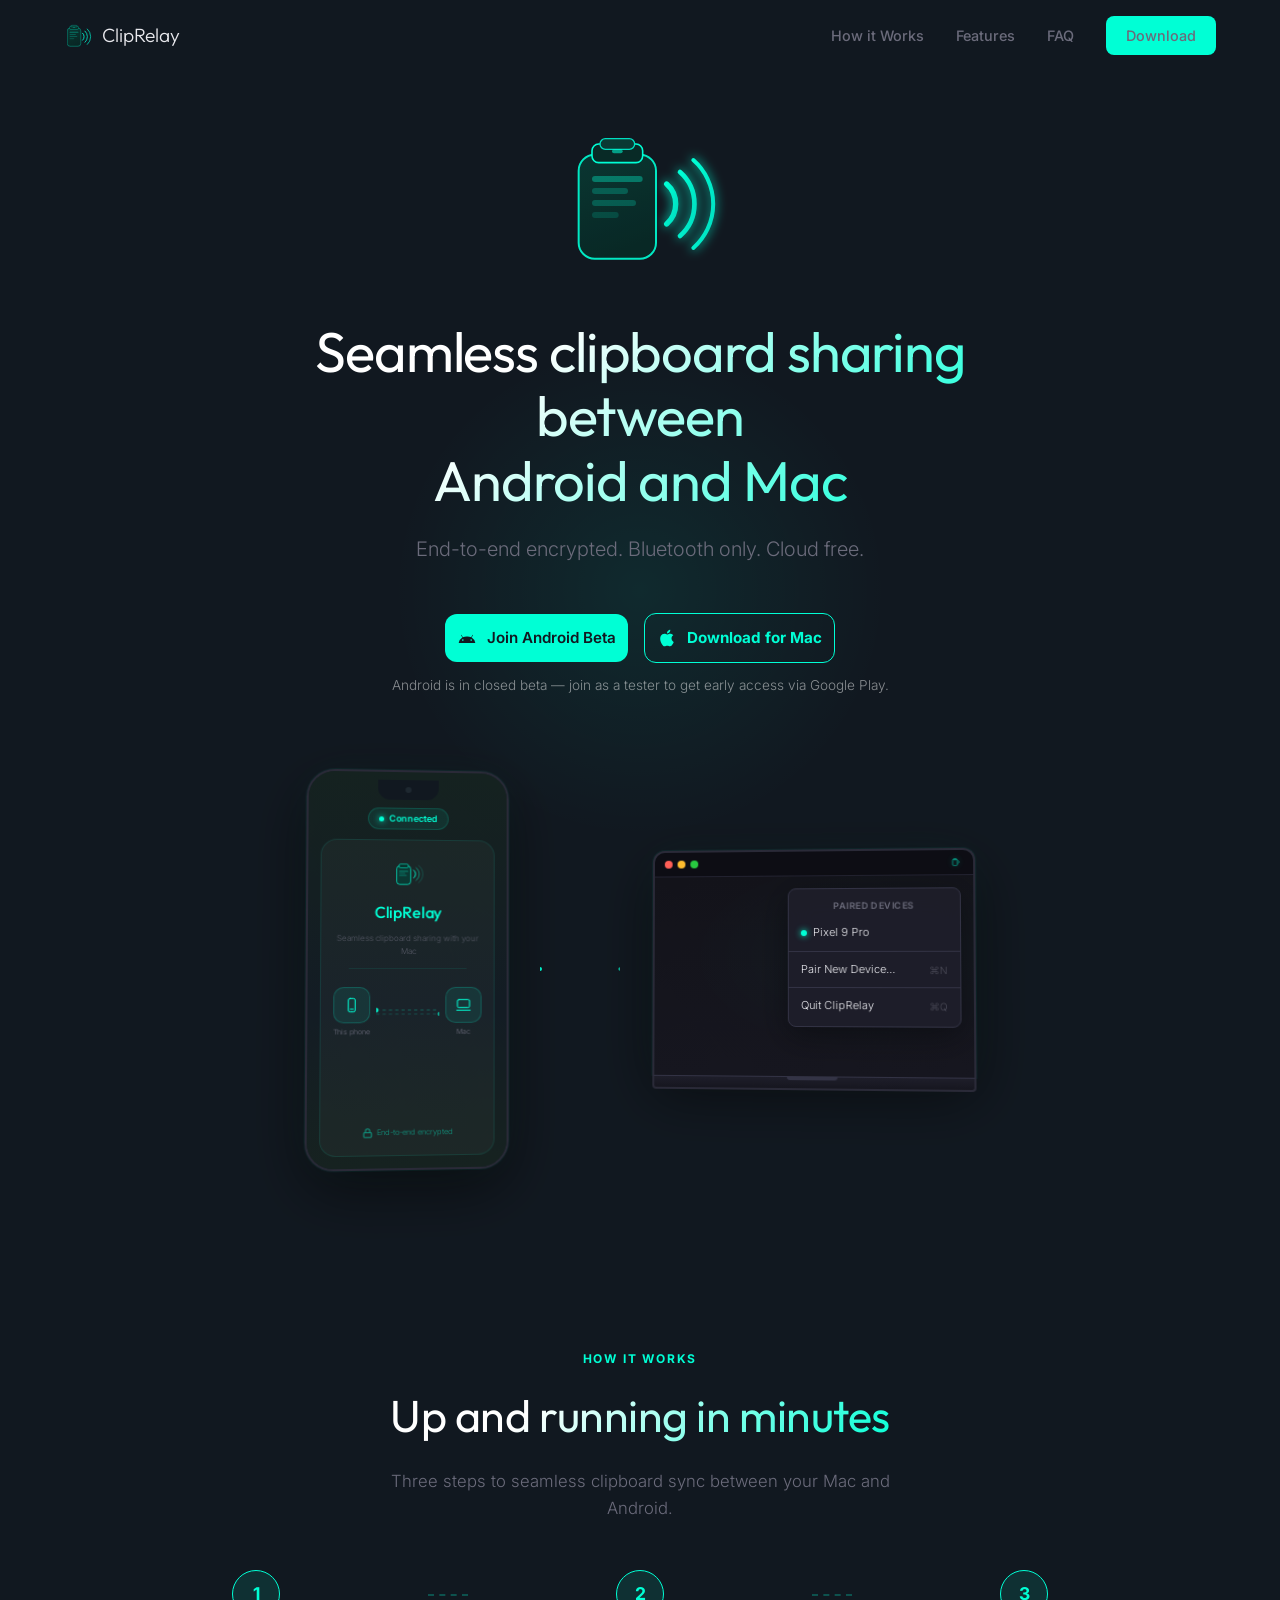
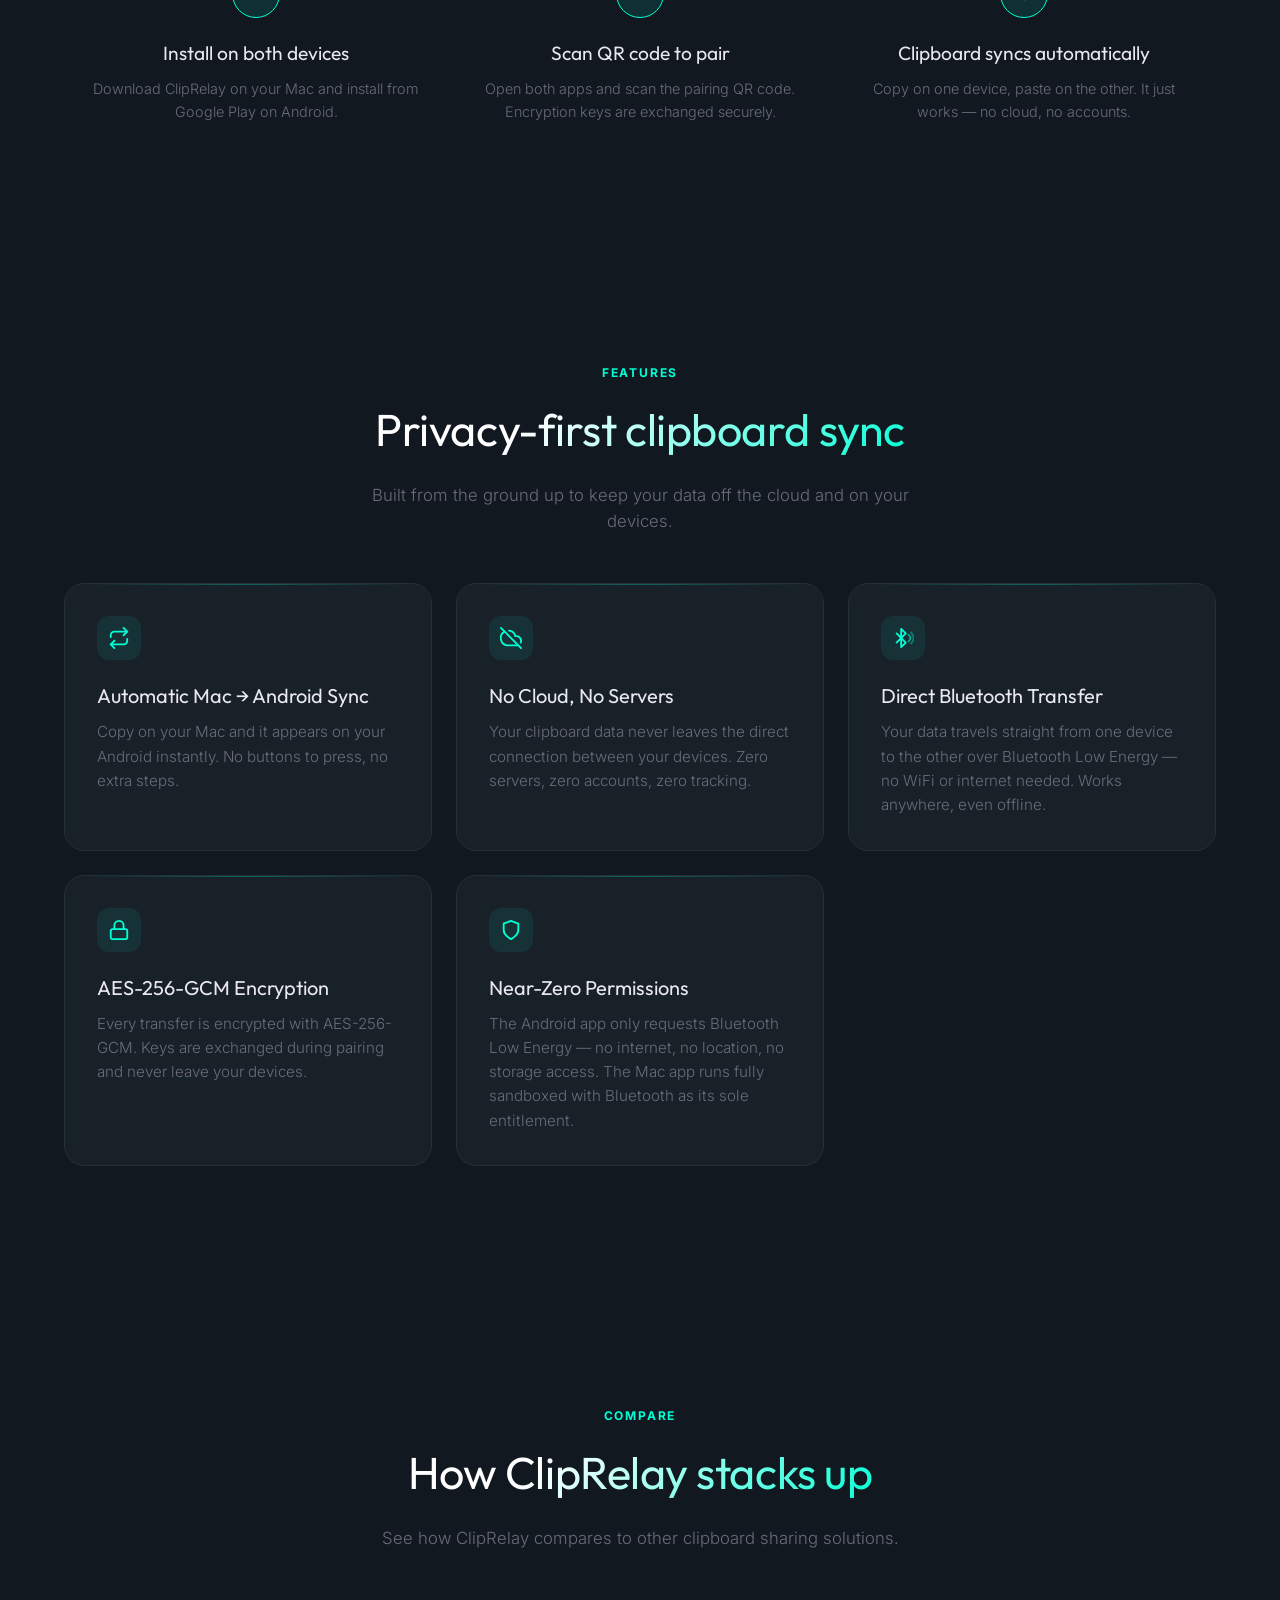
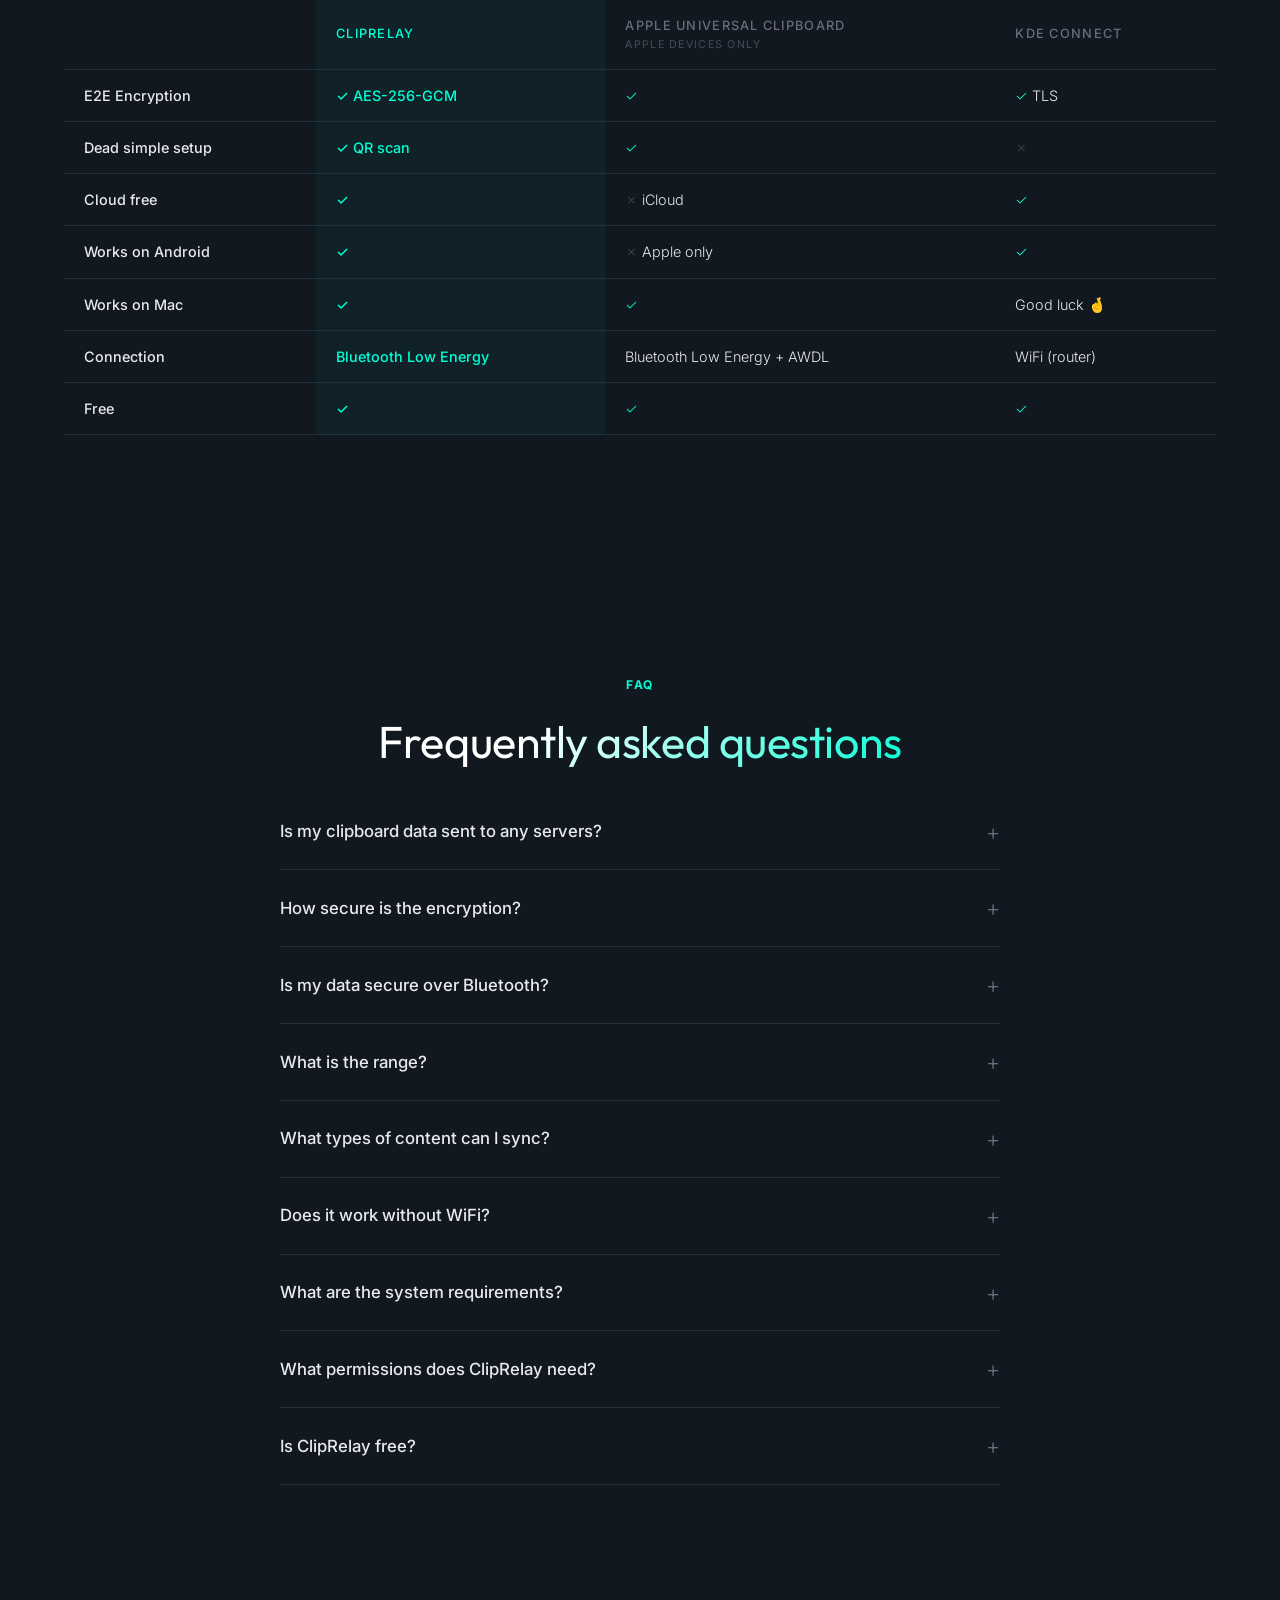
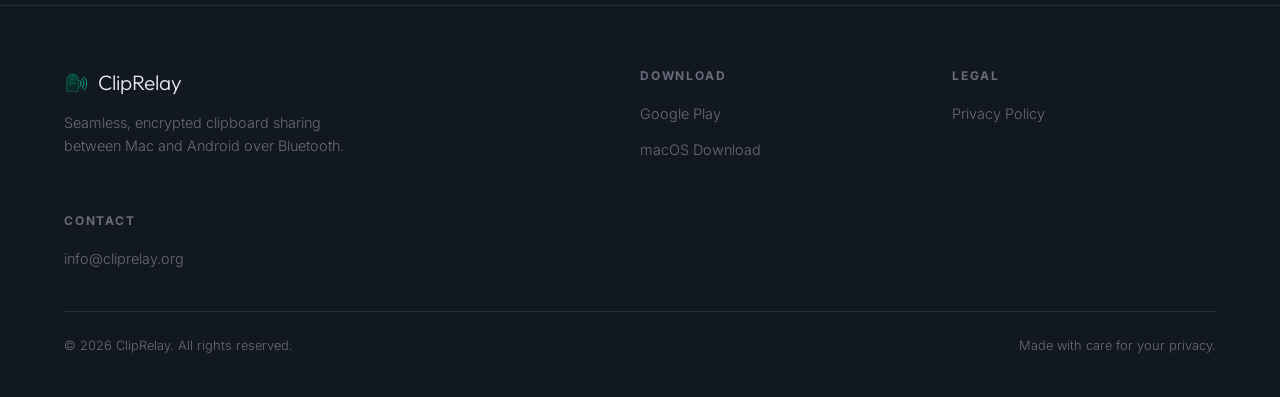
==== website/index.html @ c6a6f2a7 "feat(website): add beta signup page and update hero CTA Add beta.html with step-by-step instructions" ====
<!DOCTYPE html>
<html lang="en">
<head>
  <meta charset="UTF-8">
  <meta name="viewport" content="width=device-width, initial-scale=1.0">
  <title>ClipRelay — Seamless clipboard sharing between Mac and Android</title>
  <meta name="description" content="End-to-end encrypted clipboard sharing between Mac and Android. Bluetooth only. Cloud free. No servers.">
  <meta name="theme-color" content="#111820">

  <!-- Open Graph -->
  <meta property="og:title" content="ClipRelay — Clipboard sharing for Mac & Android">
  <meta property="og:description" content="End-to-end encrypted clipboard sync over Bluetooth. Cloud free.">
  <meta property="og:type" content="website">
  <meta property="og:url" content="https://cliprelay.io">
  <meta property="og:image" content="https://cliprelay.io/assets/og-image.png">

  <!-- Favicon -->
  <link rel="icon" href="assets/favicon.svg" type="image/svg+xml">

  <!-- Fonts -->
  <link rel="preconnect" href="https://fonts.googleapis.com">
  <link rel="preconnect" href="https://fonts.gstatic.com" crossorigin>
  <link href="https://fonts.googleapis.com/css2?family=Inter:wght@300;400;500;600&family=Outfit:wght@300;400;500;600&display=swap" rel="stylesheet">

  <!-- Styles -->
  <link rel="stylesheet" href="css/style.css">
  <link rel="stylesheet" href="css/animations.css">
</head>
<body>

  <!-- ════════════════════════════════════ Nav ════════════════════════════════════ -->
  <nav class="nav">
    <div class="nav-inner">
      <a href="#" class="nav-logo">
        <svg width="28" height="28" viewBox="0 0 120 120" fill="none" xmlns="http://www.w3.org/2000/svg">
          <defs>
            <linearGradient id="navBoardGrad" x1="0" y1="0" x2="0.3" y2="1"><stop stop-color="#0A3A34"/><stop offset="1" stop-color="#082A26"/></linearGradient>
            <linearGradient id="navArcGrad" x1="0" y1="0" x2="1" y2="1"><stop stop-color="#00FFD5"/><stop offset="1" stop-color="#00DDC0"/></linearGradient>
          </defs>
          <rect x="14" y="26" width="58" height="78" rx="12" fill="url(#navBoardGrad)" stroke="#00FFD5" stroke-width="1.5" opacity="0.9"/>
          <rect x="24" y="18" width="38" height="14" rx="5" fill="#082A26" stroke="#00FFD5" stroke-width="1.2"/>
          <rect x="30" y="14" width="26" height="8" rx="4" fill="#0A3A34" stroke="#00DDC0" stroke-width="1"/>
          <rect x="39" y="22" width="8" height="3" rx="1.5" fill="#00FFD5" opacity="0.55"/>
          <rect x="24" y="42" width="38" height="4.5" rx="2.25" fill="#00FFD5" opacity="0.35"/>
          <rect x="24" y="51" width="27" height="4.5" rx="2.25" fill="#00FFD5" opacity="0.22"/>
          <rect x="24" y="60" width="33" height="4.5" rx="2.25" fill="#00FFD5" opacity="0.22"/>
          <rect x="24" y="69" width="20" height="4.5" rx="2.25" fill="#00FFD5" opacity="0.15"/>
          <path d="M80 48 A 20 20 0 0 1 80 78" stroke="url(#navArcGrad)" stroke-width="4" stroke-linecap="round" fill="none"/>
          <path d="M90 39 A 32 32 0 0 1 90 87" stroke="url(#navArcGrad)" stroke-width="3.5" stroke-linecap="round" fill="none"/>
          <path d="M100 30 A 44 44 0 0 1 100 96" stroke="url(#navArcGrad)" stroke-width="3" stroke-linecap="round" fill="none"/>
        </svg>
        ClipRelay
      </a>

      <ul class="nav-links">
        <li><a href="#how-it-works">How it Works</a></li>
        <li><a href="#features">Features</a></li>
        <li><a href="#faq">FAQ</a></li>
        <li><a href="#download" class="nav-cta">Download</a></li>
      </ul>

      <button class="hamburger" aria-label="Menu">
        <span></span>
        <span></span>
        <span></span>
      </button>
    </div>
  </nav>

  <!-- ════════════════════════════════════ Hero ════════════════════════════════════ -->
  <section class="hero" id="download">
    <div class="hero-glow"></div>

    <!-- Animated logo (inline SVG with beam classes) -->
    <svg class="hero-logo" viewBox="0 0 120 120" overflow="visible" fill="none" xmlns="http://www.w3.org/2000/svg">
      <defs>
        <linearGradient id="boardGrad" x1="0" y1="0" x2="0.3" y2="1">
          <stop stop-color="#0A3A34"/>
          <stop offset="1" stop-color="#082A26"/>
        </linearGradient>
        <linearGradient id="arcGrad" x1="0" y1="0" x2="1" y2="1">
          <stop stop-color="#00FFD5"/>
          <stop offset="1" stop-color="#00DDC0"/>
        </linearGradient>
        <filter id="glow" x="-50%" y="-50%" width="200%" height="200%">
          <feGaussianBlur stdDeviation="4" result="blur"/>
          <feMerge>
            <feMergeNode in="blur"/>
            <feMergeNode in="SourceGraphic"/>
          </feMerge>
        </filter>
      </defs>
      <!-- Board -->
      <rect x="14" y="26" width="58" height="78" rx="12" fill="url(#boardGrad)" stroke="#00FFD5" stroke-width="1.5" opacity="0.9"/>
      <!-- Clamp base -->
      <rect x="24" y="18" width="38" height="14" rx="5" fill="#082A26" stroke="#00FFD5" stroke-width="1.2"/>
      <!-- Clamp top -->
      <rect x="30" y="14" width="26" height="8" rx="4" fill="#0A3A34" stroke="#00DDC0" stroke-width="1"/>
      <!-- Rivet -->
      <rect x="39" y="22" width="8" height="3" rx="1.5" fill="#00FFD5" opacity="0.55"/>
      <!-- Text lines -->
      <rect class="beam-text-line" x="24" y="42" width="38" height="4.5" rx="2.25" fill="#00FFD5" opacity="0.35"/>
      <rect class="beam-text-line" x="24" y="51" width="27" height="4.5" rx="2.25" fill="#00FFD5" opacity="0.22"/>
      <rect class="beam-text-line" x="24" y="60" width="33" height="4.5" rx="2.25" fill="#00FFD5" opacity="0.22"/>
      <rect class="beam-text-line" x="24" y="69" width="20" height="4.5" rx="2.25" fill="#00FFD5" opacity="0.15"/>
      <!-- Beam arcs with glow -->
      <g filter="url(#glow)">
        <path class="beam-arc-1" d="M80 48 A 20 20 0 0 1 80 78" stroke="url(#arcGrad)" stroke-width="4" stroke-linecap="round" fill="none"/>
        <path class="beam-arc-2" d="M90 39 A 32 32 0 0 1 90 87" stroke="url(#arcGrad)" stroke-width="3.5" stroke-linecap="round" fill="none"/>
        <path class="beam-arc-3" d="M100 30 A 44 44 0 0 1 100 96" stroke="url(#arcGrad)" stroke-width="3" stroke-linecap="round" fill="none"/>
      </g>
    </svg>

    <h1>Seamless clipboard sharing<br>between<br>Android and Mac</h1>
    <p class="hero-subtitle">End-to-end encrypted. Bluetooth only. Cloud free.</p>

    <div class="hero-ctas">
      <a href="beta.html" class="btn btn-primary">
        <!-- Android icon -->
        <svg class="btn-icon" viewBox="0 0 24 24" fill="currentColor"><path d="M17.6 11.48l1.58-2.74a.32.32 0 00-.12-.44.33.33 0 00-.44.12l-1.6 2.77A10.24 10.24 0 0012 10.06a10.24 10.24 0 00-4.98 1.13L5.42 8.42a.33.33 0 00-.44-.12.32.32 0 00-.12.44l1.58 2.74A9.6 9.6 0 002 18h20a9.6 9.6 0 00-4.4-6.52zM7 15.5a1 1 0 110-2 1 1 0 010 2zm10 0a1 1 0 110-2 1 1 0 010 2z"/></svg>
        Join Android Beta
      </a>
      <a href="/downloads/ClipRelay.dmg" class="btn btn-outline">
        <!-- Apple icon -->
        <svg class="btn-icon" viewBox="0 0 24 24" fill="currentColor"><path d="M18.71 19.5c-.83 1.24-1.71 2.45-3.05 2.47-1.34.03-1.77-.79-3.29-.79-1.53 0-2 .77-3.27.82-1.31.05-2.3-1.32-3.14-2.53C4.25 17 2.94 12.45 4.7 9.39c.87-1.52 2.43-2.48 4.12-2.51 1.28-.02 2.5.87 3.29.87.78 0 2.26-1.07 3.8-.91.65.03 2.47.26 3.64 1.98-.09.06-2.17 1.28-2.15 3.81.03 3.02 2.65 4.03 2.68 4.04-.03.07-.42 1.44-1.38 2.83M13 3.5c.73-.83 1.94-1.46 2.94-1.5.13 1.17-.34 2.35-1.04 3.19-.69.85-1.83 1.51-2.95 1.42-.15-1.15.41-2.35 1.05-3.11z"/></svg>
        Download for Mac
      </a>
    </div>
    <p class="hero-beta-note">Android is in closed beta — join as a tester to get early access via Google Play.</p>

    <!-- ── Device Showcase ── -->
    <div class="hero-showcase reveal">
      <!-- Android Phone -->
      <div class="mockup-phone">
        <div class="phone-notch"></div>
        <div class="phone-screen">
          <div class="app-chip"><span class="app-chip-dot"></span>Connected</div>
          <div class="app-card">
            <svg class="app-logo" width="36" height="36" viewBox="0 0 120 120" fill="none" xmlns="http://www.w3.org/2000/svg">
              <rect x="22" y="32" width="46" height="62" rx="10" fill="#0A3A34" stroke="#00FFD5" stroke-width="2.5" opacity="0.9"/>
              <rect x="30" y="26" width="30" height="12" rx="4" fill="#082A26" stroke="#00FFD5" stroke-width="2"/>
              <rect x="30" y="48" width="30" height="3.5" rx="1.75" fill="#00FFD5" opacity="0.4"/>
              <rect x="30" y="55" width="20" height="3.5" rx="1.75" fill="#00FFD5" opacity="0.25"/>
              <rect x="30" y="62" width="25" height="3.5" rx="1.75" fill="#00FFD5" opacity="0.25"/>
              <path d="M78 46 A 16 16 0 0 1 78 72" stroke="#00FFD5" stroke-width="3" stroke-linecap="round" fill="none"/>
              <path d="M86 38 A 26 26 0 0 1 86 80" stroke="#00FFD5" stroke-width="2.5" stroke-linecap="round" fill="none" opacity="0.6"/>
              <path d="M94 30 A 36 36 0 0 1 94 88" stroke="#00FFD5" stroke-width="2" stroke-linecap="round" fill="none" opacity="0.3"/>
            </svg>
            <div class="app-name">ClipRelay</div>
            <div class="app-desc">Seamless clipboard sharing with your Mac</div>
            <div class="app-divider"></div>
            <div class="app-conn">
              <div class="app-node">
                <div class="app-node-box active">
                  <svg width="16" height="16" viewBox="0 0 24 24" fill="none" stroke="#00FFD5" stroke-width="1.5" stroke-linecap="round"><rect x="7" y="2" width="10" height="20" rx="2.5"/><line x1="10" y1="18" x2="14" y2="18"/></svg>
                </div>
                <span>This phone</span>
              </div>
              <div class="app-beam-track">
                <svg width="100%" height="20" viewBox="0 0 80 20" preserveAspectRatio="none">
                  <line x1="0" y1="8" x2="80" y2="8" stroke="#00FFD5" stroke-width="1" stroke-dasharray="4 4" opacity="0.3"/>
                  <line x1="0" y1="12" x2="80" y2="12" stroke="#00FFD5" stroke-width="1" stroke-dasharray="4 4" opacity="0.2"/>
                  <circle class="packet packet-r" cx="0" cy="8" r="2.5" fill="#00FFD5"/>
                  <circle class="packet packet-l" cx="80" cy="12" r="2" fill="#00FFD5" opacity="0.7"/>
                </svg>
              </div>
              <div class="app-node">
                <div class="app-node-box active">
                  <svg width="16" height="16" viewBox="0 0 24 24" fill="none" stroke="#00FFD5" stroke-width="1.5" stroke-linecap="round"><rect x="3" y="4" width="18" height="12" rx="2"/><line x1="2" y1="20" x2="22" y2="20"/></svg>
                </div>
                <span>Mac</span>
              </div>
            </div>
            <div class="app-encrypt">
              <svg width="10" height="10" viewBox="0 0 24 24" fill="none" stroke="currentColor" stroke-width="2.5" stroke-linecap="round"><rect x="3" y="11" width="18" height="11" rx="2"/><path d="M7 11V7a5 5 0 0 1 10 0v4"/></svg>
              End-to-end encrypted
            </div>
          </div>
        </div>
      </div>

      <!-- Connection beam between devices -->
      <svg class="showcase-beam" width="120" height="60" viewBox="0 0 120 60">
        <defs>
          <linearGradient id="beamGrad" x1="0" y1="0" x2="1" y2="0">
            <stop offset="0%" stop-color="#00FFD5" stop-opacity="0.6"/>
            <stop offset="50%" stop-color="#00FFD5" stop-opacity="0.15"/>
            <stop offset="100%" stop-color="#00FFD5" stop-opacity="0.6"/>
          </linearGradient>
        </defs>
        <line x1="0" y1="30" x2="120" y2="30" stroke="url(#beamGrad)" stroke-width="1" stroke-dasharray="5 5"/>
        <circle class="beam-dot beam-dot-1" cx="0" cy="30" r="3" fill="#00FFD5"/>
        <circle class="beam-dot beam-dot-2" cx="120" cy="30" r="2.5" fill="#00FFD5" opacity="0.7"/>
      </svg>

      <!-- Mac Laptop -->
      <div class="mockup-mac">
        <div class="mac-screen">
          <div class="mac-bar">
            <div class="mac-dots"><span></span><span></span><span></span></div>
            <div class="mac-bar-right">
              <svg width="12" height="12" viewBox="0 0 120 120" fill="none">
                <rect x="22" y="32" width="46" height="62" rx="10" stroke="#00FFD5" stroke-width="5" fill="none"/>
                <rect x="30" y="26" width="30" height="12" rx="4" stroke="#00FFD5" stroke-width="4" fill="none"/>
                <path d="M78 46 A 16 16 0 0 1 78 72" stroke="#00FFD5" stroke-width="5" stroke-linecap="round" fill="none"/>
              </svg>
            </div>
          </div>
          <div class="mac-desktop">
            <div class="mac-popover">
              <div class="pop-header">Paired Devices</div>
              <div class="pop-device">
                <span class="pop-dot"></span>
                Pixel 9 Pro
              </div>
              <div class="pop-sep"></div>
              <div class="pop-item">Pair New Device...<span class="pop-key">&#8984;N</span></div>
              <div class="pop-sep"></div>
              <div class="pop-item">Quit ClipRelay<span class="pop-key">&#8984;Q</span></div>
            </div>
          </div>
        </div>
        <div class="mac-base">
          <div class="mac-hinge"></div>
        </div>
      </div>
    </div>

  </section>

  <!-- ════════════════════════════════════ How It Works ════════════════════════════════════ -->
  <section id="how-it-works">
    <div class="container">
      <div class="section-header reveal">
        <span class="section-label">How It Works</span>
        <h2 class="section-title">Up and running in minutes</h2>
        <p class="section-subtitle">Three steps to seamless clipboard sync between your Mac and Android.</p>
      </div>

      <div class="steps reveal">
        <div class="step">
          <div class="step-number">1</div>
          <div class="step-content">
            <h3>Install on both devices</h3>
            <p>Download ClipRelay on your Mac and install from Google Play on Android.</p>
          </div>
          <div class="step-connector"></div>
        </div>
        <div class="step">
          <div class="step-number">2</div>
          <div class="step-content">
            <h3>Scan QR code to pair</h3>
            <p>Open both apps and scan the pairing QR code. Encryption keys are exchanged securely.</p>
          </div>
          <div class="step-connector"></div>
        </div>
        <div class="step">
          <div class="step-number">3</div>
          <div class="step-content">
            <h3>Clipboard syncs automatically</h3>
            <p>Copy on one device, paste on the other. It just works — no cloud, no accounts.</p>
          </div>
        </div>
      </div>
    </div>
  </section>

  <!-- ════════════════════════════════════ Features ════════════════════════════════════ -->
  <section id="features">
    <div class="container">
      <div class="section-header reveal">
        <span class="section-label">Features</span>
        <h2 class="section-title">Privacy-first clipboard sync</h2>
        <p class="section-subtitle">Built from the ground up to keep your data off the cloud and on your devices.</p>
      </div>

      <div class="features-grid">
        <!-- Row 1: Core value prop first -->
        <div class="feature-card reveal" data-delay="1">
          <div class="feature-icon">
            <svg width="22" height="22" viewBox="0 0 24 24" fill="none" stroke="currentColor" stroke-width="2" stroke-linecap="round" stroke-linejoin="round"><polyline points="17 1 21 5 17 9"/><path d="M3 11V9a4 4 0 0 1 4-4h14"/><polyline points="7 23 3 19 7 15"/><path d="M21 13v2a4 4 0 0 1-4 4H3"/></svg>
          </div>
          <h3>Automatic Mac &rarr; Android Sync</h3>
          <p>Copy on your Mac and it appears on your Android instantly. No buttons to press, no extra steps.</p>
        </div>

        <!-- Row 1-2: Security & privacy -->
        <div class="feature-card reveal" data-delay="2">
          <div class="feature-icon">
            <svg width="22" height="22" viewBox="0 0 24 24" fill="none" stroke="currentColor" stroke-width="2" stroke-linecap="round" stroke-linejoin="round"><path d="M22.61 16.95A5 5 0 0 0 18 10h-1.26a8 8 0 0 0-7.05-6M5 5a8 8 0 0 0 4 15h9a5 5 0 0 0 1.7-.3"/><line x1="1" y1="1" x2="23" y2="23"/></svg>
          </div>
          <h3>No Cloud, No Servers</h3>
          <p>Your clipboard data never leaves the direct connection between your devices. Zero servers, zero accounts, zero tracking.</p>
        </div>

        <div class="feature-card reveal" data-delay="3">
          <div class="feature-icon">
            <svg width="22" height="22" viewBox="0 0 24 24" fill="none" stroke="currentColor" stroke-width="2" stroke-linecap="round" stroke-linejoin="round"><path d="M5 7l10 10L10 22V2l5 5L5 17"/><path d="M18 8.5a4 4 0 0 1 0 7" opacity="0.6"/><path d="M20.5 6a7.5 7.5 0 0 1 0 12" opacity="0.35"/></svg>
          </div>
          <h3>Direct Bluetooth Transfer</h3>
          <p>Your data travels straight from one device to the other over Bluetooth Low Energy — no WiFi or internet needed. Works anywhere, even offline.</p>
        </div>

        <div class="feature-card reveal" data-delay="1">
          <div class="feature-icon">
            <svg width="22" height="22" viewBox="0 0 24 24" fill="none" stroke="currentColor" stroke-width="2" stroke-linecap="round" stroke-linejoin="round"><rect x="3" y="11" width="18" height="11" rx="2" ry="2"/><path d="M7 11V7a5 5 0 0 1 10 0v4"/></svg>
          </div>
          <h3>AES-256-GCM Encryption</h3>
          <p>Every transfer is encrypted with AES-256-GCM. Keys are exchanged during pairing and never leave your devices.</p>
        </div>

        <div class="feature-card reveal" data-delay="2">
          <div class="feature-icon">
            <svg width="22" height="22" viewBox="0 0 24 24" fill="none" stroke="currentColor" stroke-width="2" stroke-linecap="round" stroke-linejoin="round"><path d="M12 22s8-4 8-10V5l-8-3-8 3v7c0 6 8 10 8 10z"/></svg>
          </div>
          <h3>Near-Zero Permissions</h3>
          <p>The Android app only requests Bluetooth Low Energy — no internet, no location, no storage access. The Mac app runs fully sandboxed with Bluetooth as its sole entitlement.</p>
        </div>

      </div>
    </div>
  </section>

  <!-- ════════════════════════════════════ Comparison ════════════════════════════════════ -->
  <section id="compare">
    <div class="container">
      <div class="section-header reveal">
        <span class="section-label">Compare</span>
        <h2 class="section-title">How ClipRelay stacks up</h2>
        <p class="section-subtitle">See how ClipRelay compares to other clipboard sharing solutions.</p>
      </div>

      <!-- Desktop table -->
      <div class="comparison-wrapper reveal">
        <table class="comparison-table">
          <thead>
            <tr>
              <th></th>
              <th class="highlight">ClipRelay</th>
              <th>Apple Universal Clipboard <small style="display:block;font-weight:400;opacity:.6">Apple devices only</small></th>
              <th>KDE Connect</th>
            </tr>
          </thead>
          <tbody>
            <tr>
              <td>E2E Encryption</td>
              <td class="highlight"><span class="check">&#10003;</span> AES-256-GCM</td>
              <td><span class="check">&#10003;</span></td>
              <td><span class="check">&#10003;</span> TLS</td>
            </tr>
            <tr>
              <td>Dead simple setup</td>
              <td class="highlight"><span class="check">&#10003;</span> QR scan</td>
              <td><span class="check">&#10003;</span></td>
              <td><span class="cross">&#10007;</span></td>
            </tr>
            <tr>
              <td>Cloud free</td>
              <td class="highlight"><span class="check">&#10003;</span></td>
              <td><span class="cross">&#10007;</span> iCloud</td>
              <td><span class="check">&#10003;</span></td>
            </tr>
            <tr>
              <td>Works on Android</td>
              <td class="highlight"><span class="check">&#10003;</span></td>
              <td><span class="cross">&#10007;</span> Apple only</td>
              <td><span class="check">&#10003;</span></td>
            </tr>
            <tr>
              <td>Works on Mac</td>
              <td class="highlight"><span class="check">&#10003;</span></td>
              <td><span class="check">&#10003;</span></td>
              <td>Good luck &#129310;</td>
            </tr>
            <tr>
              <td>Connection</td>
              <td class="highlight">Bluetooth Low Energy</td>
              <td>Bluetooth Low Energy + AWDL</td>
              <td>WiFi (router)</td>
            </tr>
            <tr>
              <td>Free</td>
              <td class="highlight"><span class="check">&#10003;</span></td>
              <td><span class="check">&#10003;</span></td>
              <td><span class="check">&#10003;</span></td>
            </tr>
          </tbody>
        </table>
      </div>

      <!-- Mobile cards -->
      <div class="comparison-cards reveal">
        <div class="comparison-card is-cliprelay">
          <h4>ClipRelay</h4>
          <div class="comparison-row"><span class="label">Encryption</span><span class="value check">AES-256-GCM</span></div>
          <div class="comparison-row"><span class="label">Dead simple setup</span><span class="value check">QR scan</span></div>
          <div class="comparison-row"><span class="label">Cloud free</span><span class="value check">&#10003;</span></div>
          <div class="comparison-row"><span class="label">Works on Android</span><span class="value check">&#10003;</span></div>
          <div class="comparison-row"><span class="label">Works on Mac</span><span class="value check">&#10003;</span></div>
          <div class="comparison-row"><span class="label">Connection</span><span class="value">Bluetooth Low Energy</span></div>
          <div class="comparison-row"><span class="label">Free</span><span class="value check">&#10003;</span></div>
        </div>
        <div class="comparison-card">
          <h4>Apple Universal Clipboard <small style="font-weight:400;opacity:.6">Apple devices only</small></h4>
          <div class="comparison-row"><span class="label">Encryption</span><span class="value check">&#10003;</span></div>
          <div class="comparison-row"><span class="label">Dead simple setup</span><span class="value check">&#10003;</span></div>
          <div class="comparison-row"><span class="label">Cloud free</span><span class="value cross">&#10007; iCloud</span></div>
          <div class="comparison-row"><span class="label">Works on Android</span><span class="value cross">&#10007; Apple only</span></div>
          <div class="comparison-row"><span class="label">Works on Mac</span><span class="value check">&#10003;</span></div>
          <div class="comparison-row"><span class="label">Connection</span><span class="value">Bluetooth Low Energy + AWDL</span></div>
          <div class="comparison-row"><span class="label">Free</span><span class="value check">&#10003;</span></div>
        </div>
        <div class="comparison-card">
          <h4>KDE Connect</h4>
          <div class="comparison-row"><span class="label">Encryption</span><span class="value check">TLS</span></div>
          <div class="comparison-row"><span class="label">Dead simple setup</span><span class="value cross">&#10007;</span></div>
          <div class="comparison-row"><span class="label">Cloud free</span><span class="value check">&#10003;</span></div>
          <div class="comparison-row"><span class="label">Works on Android</span><span class="value check">&#10003;</span></div>
          <div class="comparison-row"><span class="label">Works on Mac</span><span class="value">Good luck &#129310;</span></div>
          <div class="comparison-row"><span class="label">Connection</span><span class="value">WiFi (router)</span></div>
          <div class="comparison-row"><span class="label">Free</span><span class="value check">&#10003;</span></div>
        </div>
      </div>
    </div>
  </section>

  <!-- ════════════════════════════════════ FAQ ════════════════════════════════════ -->
  <section id="faq">
    <div class="container">
      <div class="section-header reveal">
        <span class="section-label">FAQ</span>
        <h2 class="section-title">Frequently asked questions</h2>
      </div>

      <div class="faq-list">
        <details class="faq-item reveal">
          <summary>Is my clipboard data sent to any servers?</summary>
          <div class="faq-answer">No. ClipRelay uses Bluetooth Low Energy (BLE) for a direct device-to-device connection. Your clipboard data never touches a server, cloud service, or the internet. It goes straight from one device to the other.</div>
        </details>

        <details class="faq-item reveal">
          <summary>How secure is the encryption?</summary>
          <div class="faq-answer">ClipRelay uses AES-256-GCM encryption — the same standard used by banks and governments. Encryption keys are exchanged during the QR code pairing process and are stored locally on your devices. They are never transmitted or stored elsewhere.</div>
        </details>

        <details class="faq-item reveal">
          <summary>Is my data secure over Bluetooth?</summary>
          <div class="faq-answer">
            <p>ClipRelay encrypts all data with AES-256-GCM before it ever leaves your device. Bluetooth Low Energy is just the transport — by the time anything hits the airwaves, it's already ciphertext.</p>
            <p>This is the same design pattern used throughout the industry. Smart locks like <a href="https://www.august.com" target="_blank">August</a> and <a href="https://www.yalehome.com" target="_blank">Yale</a> authenticate over BLE using their own cryptographic protocols on top. Continuous glucose monitors transmit patient health data over BLE with application-layer encryption. The principle is the same: treat BLE as a pipe, secure the contents independently.</p>
            <p>Even in the unlikely event someone intercepts your BLE traffic, they get encrypted bytes with no way to derive the key.</p>
          </div>
        </details>

        <details class="faq-item reveal">
          <summary>What is the range?</summary>
          <div class="faq-answer">BLE typically works within 10-15 meters (30-50 feet) depending on your environment and devices. It works best when devices are in the same room, which is the typical use case for clipboard sharing.</div>
        </details>

        <details class="faq-item reveal">
          <summary>What types of content can I sync?</summary>
          <div class="faq-answer">Currently, ClipRelay syncs plain text content. This includes URLs, code snippets, passwords, addresses, and any other text you copy. Rich content support (images, files) is planned for a future update.</div>
        </details>

        <details class="faq-item reveal">
          <summary>Does it work without WiFi?</summary>
          <div class="faq-answer">Yes! ClipRelay uses Bluetooth Low Energy, which is completely independent of WiFi and cellular data. It works in airplane mode, offline, or anywhere — as long as Bluetooth is enabled on both devices.</div>
        </details>

        <details class="faq-item reveal">
          <summary>What are the system requirements?</summary>
          <div class="faq-answer">macOS 13 (Ventura) or later, and Android 11 or later. Both devices need Bluetooth Low Energy support, which is standard on all modern Macs and Android devices.</div>
        </details>

        <details class="faq-item reveal">
          <summary>What permissions does ClipRelay need?</summary>
          <div class="faq-answer">Almost none. The Android app only requests Bluetooth Low Energy and notification permissions — no internet, no location, no storage, no contacts. The Mac app runs in Apple's App Sandbox with Bluetooth as its only entitlement. ClipRelay asks for the bare minimum needed to sync your clipboard.</div>
        </details>

        <details class="faq-item reveal">
          <summary>Is ClipRelay free?</summary>
          <div class="faq-answer">Yes, ClipRelay is completely free. There are no ads, subscriptions, or hidden fees. Pro features like rich content transfer may be offered in the future, but the core clipboard sync will always be free.</div>
        </details>
      </div>
    </div>
  </section>

  <!-- ════════════════════════════════════ Footer ════════════════════════════════════ -->
  <footer class="footer">
    <div class="container">
      <div class="footer-grid">
        <div class="footer-brand">
          <div class="brand-name">
            <svg width="24" height="24" viewBox="0 0 120 120" fill="none" xmlns="http://www.w3.org/2000/svg">
              <defs>
                <linearGradient id="fBoardGrad" x1="0" y1="0" x2="0.3" y2="1"><stop stop-color="#0A3A34"/><stop offset="1" stop-color="#082A26"/></linearGradient>
                <linearGradient id="fArcGrad" x1="0" y1="0" x2="1" y2="1"><stop stop-color="#00FFD5"/><stop offset="1" stop-color="#00DDC0"/></linearGradient>
              </defs>
              <rect x="14" y="26" width="58" height="78" rx="12" fill="url(#fBoardGrad)" stroke="#00FFD5" stroke-width="1.5" opacity="0.9"/>
              <rect x="24" y="18" width="38" height="14" rx="5" fill="#082A26" stroke="#00FFD5" stroke-width="1.2"/>
              <rect x="30" y="14" width="26" height="8" rx="4" fill="#0A3A34" stroke="#00DDC0" stroke-width="1"/>
              <rect x="39" y="22" width="8" height="3" rx="1.5" fill="#00FFD5" opacity="0.55"/>
              <rect x="24" y="42" width="38" height="4.5" rx="2.25" fill="#00FFD5" opacity="0.35"/>
              <rect x="24" y="51" width="27" height="4.5" rx="2.25" fill="#00FFD5" opacity="0.22"/>
              <rect x="24" y="60" width="33" height="4.5" rx="2.25" fill="#00FFD5" opacity="0.22"/>
              <rect x="24" y="69" width="20" height="4.5" rx="2.25" fill="#00FFD5" opacity="0.15"/>
              <path d="M80 48 A 20 20 0 0 1 80 78" stroke="url(#fArcGrad)" stroke-width="4" stroke-linecap="round" fill="none"/>
              <path d="M90 39 A 32 32 0 0 1 90 87" stroke="url(#fArcGrad)" stroke-width="3.5" stroke-linecap="round" fill="none"/>
              <path d="M100 30 A 44 44 0 0 1 100 96" stroke="url(#fArcGrad)" stroke-width="3" stroke-linecap="round" fill="none"/>
            </svg>
            ClipRelay
          </div>
          <p class="footer-tagline">Seamless, encrypted clipboard sharing between Mac and Android over Bluetooth.</p>
        </div>

        <div class="footer-col">
          <h4>Download</h4>
          <ul>
            <li><a href="https://play.google.com/store/apps/details?id=org.cliprelay">Google Play</a></li>
            <li><a href="/downloads/ClipRelay.dmg">macOS Download</a></li>
          </ul>
        </div>

        <div class="footer-col">
          <h4>Legal</h4>
          <ul>
            <li><a href="privacy.html">Privacy Policy</a></li>
          </ul>
        </div>

        <div class="footer-col">
          <h4>Contact</h4>
          <ul>
            <li><a href="mailto:info@cliprelay.org">info@cliprelay.org</a></li>
          </ul>
        </div>
      </div>

      <div class="footer-bottom">
        <span>&copy; 2026 ClipRelay. All rights reserved.</span>
        <span>Made with care for your privacy.</span>
      </div>
    </div>
  </footer>

  <script src="js/main.js"></script>
</body>
</html>
---- website/css/style.css ----
/* Core styles, design tokens, and layout for the ClipRelay marketing site. */

/* ── ClipRelay Design Tokens ── */
:root {
  /* Brand */
  --aqua: #00FFD5;
  --aqua-gradient: #00DDC0;

  --board-dark: #0A3A34;
  --board-darker: #082A26;

  /* Dark UI Surfaces */
  --bg: #111820;
  --surface: #182028;
  --border: #243038;
  --text: #E8E8ED;
  --text-dim: #6B6B7B;

  /* Gradients */

  --gradient-title: linear-gradient(135deg, #fff 30%, #00FFD5);

  /* Typography */
  --font-display: 'Outfit', sans-serif;
  --font-body: 'Inter', sans-serif;

  /* Spacing */
  --section-pad: clamp(60px, 10vw, 120px);
  --container: min(1200px, 90vw);
}

/* ── Reset ── */
*, *::before, *::after { margin: 0; padding: 0; box-sizing: border-box; }
html { scroll-behavior: smooth; -webkit-text-size-adjust: 100%; }

body {
  font-family: var(--font-body);
  background: var(--bg);
  color: var(--text);
  line-height: 1.6;
  font-weight: 300;
  overflow-x: hidden;
}

img, svg { display: block; max-width: 100%; }
a { color: var(--aqua); text-decoration: none; }
a:hover { text-decoration: underline; }

/* ── Dot Grid Overlay ── */
body::after {
  content: '';
  position: fixed;
  inset: 0;
  pointer-events: none;
  z-index: 9999;
  opacity: 0.12;
  background-image: radial-gradient(circle, #00FFD5 0.5px, transparent 0.5px);
  background-size: 24px 24px;
}

/* ── Container ── */
.container {
  width: var(--container);
  margin: 0 auto;
}

/* ── Nav ── */
.nav {
  position: fixed;
  top: 0;
  left: 0;
  right: 0;
  z-index: 100;
  padding: 16px 0;
  transition: background 0.3s, backdrop-filter 0.3s;
}

.nav.scrolled {
  background: rgba(17, 24, 32, 0.85);
  backdrop-filter: blur(12px);
  -webkit-backdrop-filter: blur(12px);
  border-bottom: 1px solid var(--border);
}

.nav-inner {
  width: var(--container);
  margin: 0 auto;
  display: flex;
  align-items: center;
  justify-content: space-between;
}

.nav-logo {
  display: flex;
  align-items: center;
  gap: 10px;
  font-family: var(--font-display);
  font-size: 1.2rem;
  color: var(--text);
  text-decoration: none;
}

.nav-logo svg {
  width: 28px;
  height: 28px;
}

.nav-links {
  display: flex;
  align-items: center;
  gap: 32px;
  list-style: none;
}

.nav-links a {
  color: var(--text-dim);
  font-size: 0.9rem;
  font-weight: 500;
  transition: color 0.2s;
}

.nav-links a:hover {
  color: var(--text);
  text-decoration: none;
}

.nav-cta {
  display: inline-flex;
  align-items: center;
  gap: 8px;
  padding: 8px 20px;
  background: var(--aqua);
  color: var(--bg);
  font-weight: 700;
  font-size: 0.85rem;
  border-radius: 8px;
  text-decoration: none !important;
  transition: opacity 0.2s;
}

.nav-cta:hover { opacity: 0.85; }

/* Hamburger */
.hamburger {
  display: none;
  background: none;
  border: none;
  cursor: pointer;
  padding: 4px;
}

.hamburger span {
  display: block;
  width: 24px;
  height: 2px;
  background: var(--text);
  margin: 5px 0;
  border-radius: 2px;
  transition: transform 0.3s, opacity 0.3s;
}

.hamburger.active span:nth-child(1) { transform: rotate(45deg) translate(5px, 5px); }
.hamburger.active span:nth-child(2) { opacity: 0; }
.hamburger.active span:nth-child(3) { transform: rotate(-45deg) translate(5px, -5px); }

/* ── Hero ── */
.hero {
  min-height: 100vh;
  display: flex;
  flex-direction: column;
  align-items: center;
  justify-content: center;
  text-align: center;
  padding: 120px 20px 60px;
  position: relative;
}

.hero-glow {
  position: absolute;
  width: 500px;
  height: 500px;
  border-radius: 50%;
  background: radial-gradient(circle, rgba(0, 255, 213, 0.08) 0%, transparent 70%);
  top: 50%;
  left: 50%;
  transform: translate(-50%, -55%);
  pointer-events: none;
}

.hero-logo {
  width: clamp(100px, 15vw, 160px);
  height: clamp(100px, 15vw, 160px);
  margin-bottom: 40px;
  position: relative;
  z-index: 1;
}

.hero h1 {
  font-family: var(--font-display);
  font-size: clamp(2.5rem, 4.5vw, 3.5rem);
  font-weight: 400;
  letter-spacing: -0.02em;
  line-height: 1.15;
  max-width: 700px;
  background: var(--gradient-title);
  -webkit-background-clip: text;
  background-clip: text;
  -webkit-text-fill-color: transparent;
  margin-bottom: 20px;
  position: relative;
  z-index: 1;
}

.hero-subtitle {
  font-size: clamp(1rem, 2vw, 1.25rem);
  color: var(--text-dim);
  margin-bottom: 48px;
  position: relative;
  z-index: 1;
}

.hero-ctas {
  display: flex;
  gap: 16px;
  flex-wrap: wrap;
  justify-content: center;
  align-items: center;
  position: relative;
  z-index: 1;
}

.store-badge { display: inline-block; line-height: 0; }
.store-badge:hover { opacity: 0.85; text-decoration: none; }
.store-badge img { display: block; height: 80px; }

.hero-beta-note {
  margin-top: 12px;
  font-size: 0.85rem;
  color: rgba(255, 255, 255, 0.5);
  position: relative;
  z-index: 1;
}

/* ── Device Showcase ── */
.hero-showcase {
  display: flex;
  align-items: center;
  justify-content: center;
  gap: 32px;
  margin-top: 72px;
  position: relative;
  z-index: 1;
  perspective: 1200px;
}

/* ── Phone Mockup ── */
.mockup-phone {
  width: 200px;
  height: 400px;
  background: #151d25;
  border-radius: 28px;
  border: 2px solid #2a2a38;
  position: relative;
  overflow: hidden;
  box-shadow:
    0 0 0 1px rgba(0, 255, 213, 0.05),
    0 20px 60px rgba(0, 0, 0, 0.5),
    0 0 40px rgba(0, 255, 213, 0.04);
  transform: rotateY(6deg) rotateX(2deg);
}

.phone-notch {
  position: absolute;
  top: 8px;
  left: 50%;
  transform: translateX(-50%);
  width: 60px;
  height: 20px;
  background: #111820;
  border-radius: 0 0 12px 12px;
  z-index: 2;
}

.phone-notch::after {
  content: '';
  position: absolute;
  top: 7px;
  left: 50%;
  transform: translateX(-50%);
  width: 6px;
  height: 6px;
  border-radius: 50%;
  background: #1e2830;
}

.phone-screen {
  padding: 36px 12px 12px;
  height: 100%;
  display: flex;
  flex-direction: column;
  align-items: center;
  gap: 10px;
  background: linear-gradient(180deg, #152220 0%, #131c24 60%, #162220 100%);
}

.app-chip {
  display: flex;
  align-items: center;
  gap: 5px;
  padding: 3px 10px;
  border-radius: 20px;
  font-size: 9px;
  font-weight: 600;
  color: var(--aqua);
  background: rgba(0, 255, 213, 0.08);
  border: 1px solid rgba(0, 255, 213, 0.15);
  font-family: var(--font-body);
}

.app-chip-dot {
  width: 5px;
  height: 5px;
  border-radius: 50%;
  background: var(--aqua);
  box-shadow: 0 0 6px var(--aqua);
}

.app-card {
  width: 100%;
  background: rgba(255, 255, 255, 0.03);
  border: 1px solid rgba(0, 255, 213, 0.1);
  border-radius: 16px;
  padding: 16px 12px;
  display: flex;
  flex-direction: column;
  align-items: center;
  gap: 6px;
  flex: 1;
}

.app-logo {
  width: 36px;
  height: 36px;
  margin-bottom: 2px;
}

.app-name {
  font-family: var(--font-display);
  font-size: 16px;
  font-weight: 500;
  color: var(--aqua);
  letter-spacing: -0.01em;
}

.app-desc {
  font-size: 8px;
  color: var(--text-dim);
  text-align: center;
  opacity: 0.7;
}

.app-divider {
  width: 80%;
  height: 1px;
  background: rgba(0, 255, 213, 0.08);
  margin: 4px 0;
}

.app-conn {
  display: flex;
  align-items: center;
  gap: 6px;
  width: 100%;
  padding: 8px 0;
}

.app-node {
  display: flex;
  flex-direction: column;
  align-items: center;
  gap: 3px;
}

.app-node span {
  font-size: 7px;
  color: var(--text-dim);
  white-space: nowrap;
}

.app-node-box {
  width: 36px;
  height: 36px;
  border-radius: 10px;
  display: flex;
  align-items: center;
  justify-content: center;
  background: rgba(255, 255, 255, 0.04);
  border: 1px solid rgba(255, 255, 255, 0.06);
  transition: all 0.3s;
}

.app-node-box.active {
  background: rgba(0, 255, 213, 0.08);
  border-color: rgba(0, 255, 213, 0.2);
}

.app-beam-track {
  flex: 1;
  min-width: 40px;
}

.app-encrypt {
  display: flex;
  align-items: center;
  gap: 4px;
  font-size: 7.5px;
  color: var(--aqua);
  opacity: 0.5;
  margin-top: auto;
}

/* ── Mac Mockup ── */
.mockup-mac {
  width: 320px;
  transform: rotateY(-6deg) rotateX(2deg);
}

.mac-screen {
  background: #1e2830;
  border-radius: 12px 12px 0 0;
  border: 2px solid #2a2a38;
  border-bottom: none;
  overflow: hidden;
  box-shadow:
    0 0 0 1px rgba(0, 255, 213, 0.05),
    0 20px 60px rgba(0, 0, 0, 0.5),
    0 0 40px rgba(0, 255, 213, 0.04);
}

.mac-bar {
  display: flex;
  align-items: center;
  justify-content: space-between;
  padding: 6px 10px;
  background: #0d0d14;
  border-bottom: 1px solid #222230;
}

.mac-dots {
  display: flex;
  gap: 5px;
}

.mac-dots span {
  width: 8px;
  height: 8px;
  border-radius: 50%;
}

.mac-dots span:nth-child(1) { background: #ff5f57; }
.mac-dots span:nth-child(2) { background: #febc2e; }
.mac-dots span:nth-child(3) { background: #28c840; }

.mac-bar-right {
  display: flex;
  align-items: center;
  gap: 8px;
}

.mac-bar-right svg {
  opacity: 0.9;
  filter: drop-shadow(0 0 3px rgba(0, 255, 213, 0.5));
}

.mac-desktop {
  min-height: 200px;
  padding: 12px;
  display: flex;
  justify-content: flex-end;
  align-items: flex-start;
  background:
    radial-gradient(ellipse at 70% 40%, rgba(0, 255, 213, 0.03) 0%, transparent 60%),
    linear-gradient(180deg, #13131a 0%, #16161f 100%);
}

.mac-popover {
  width: 170px;
  background: rgba(30, 30, 42, 0.95);
  border: 1px solid #333345;
  border-radius: 8px;
  padding: 6px 0;
  box-shadow: 0 8px 32px rgba(0, 0, 0, 0.4);
  backdrop-filter: blur(12px);
  font-size: 10px;
  font-family: var(--font-body);
}

.pop-header {
  padding: 4px 12px 6px;
  font-size: 9px;
  font-weight: 600;
  color: var(--text-dim);
  text-transform: uppercase;
  letter-spacing: 0.05em;
}

.pop-device {
  display: flex;
  align-items: center;
  gap: 6px;
  padding: 5px 12px;
  color: var(--text);
  font-size: 11px;
}

.pop-dot {
  width: 6px;
  height: 6px;
  border-radius: 50%;
  background: var(--aqua);
  box-shadow: 0 0 6px var(--aqua);
}

.pop-sep {
  height: 1px;
  background: #333345;
  margin: 4px 0;
}

.pop-item {
  display: flex;
  align-items: center;
  justify-content: space-between;
  padding: 5px 12px;
  color: var(--text);
  font-size: 11px;
}

.pop-key {
  font-size: 10px;
  color: var(--text-dim);
  opacity: 0.6;
}

.mac-base {
  height: 14px;
  background: linear-gradient(180deg, #1e1e2a 0%, #16161f 100%);
  border-radius: 0 0 4px 4px;
  border: 2px solid #2a2a38;
  border-top: 1px solid #333345;
  position: relative;
}

.mac-hinge {
  position: absolute;
  top: 0;
  left: 50%;
  transform: translateX(-50%);
  width: 50px;
  height: 3px;
  background: #333345;
  border-radius: 0 0 3px 3px;
}

/* ── Showcase Beam ── */
.showcase-beam {
  flex-shrink: 0;
  width: 80px;
  height: 60px;
}

/* ── Buttons ── */
.btn {
  display: inline-flex;
  align-items: center;
  gap: 10px;
  padding: 12px 12px;
  border-radius: 12px;
  font-weight: 700;
  font-size: 0.95rem;
  text-decoration: none !important;
  transition: transform 0.2s, box-shadow 0.2s;
  cursor: pointer;
  border: none;
}

.btn:hover { transform: translateY(-2px); }


.btn-primary {
  background: var(--aqua);
  color: var(--bg);
  font-weight: 600;
}

.btn-primary:hover {
  background: #00e6c0;
  color: var(--bg);
}

.btn-outline {
  background: transparent;
  color: var(--aqua);
  border: 1.5px solid var(--aqua);
}

.btn-outline:hover {
  background: rgba(0, 255, 213, 0.08);
}

.btn-icon {
  width: 20px;
  height: 20px;
}

/* ── Section Common ── */
section {
  padding: var(--section-pad) 0;
}

.section-label {
  font-size: 0.75rem;
  text-transform: uppercase;
  letter-spacing: 0.15em;
  color: var(--aqua);
  font-weight: 700;
  margin-bottom: 12px;
}

.section-title {
  font-family: var(--font-display);
  font-size: clamp(1.8rem, 4vw, 2.8rem);
  font-weight: 400;
  letter-spacing: -0.01em;
  margin-bottom: 16px;
  background: var(--gradient-title);
  -webkit-background-clip: text;
  background-clip: text;
  -webkit-text-fill-color: transparent;
}

.section-subtitle {
  color: var(--text-dim);
  font-size: 1.05rem;
  max-width: 560px;
  margin-bottom: 48px;
}

.section-header {
  text-align: center;
  display: flex;
  flex-direction: column;
  align-items: center;
}

/* ── Features Grid ── */
.features-grid {
  display: grid;
  grid-template-columns: repeat(3, 1fr);
  gap: 24px;
}

.feature-card {
  background: var(--surface);
  border: 1px solid var(--border);
  border-radius: 20px;
  padding: 32px;
  position: relative;
  overflow: hidden;
  transition: border-color 0.3s, transform 0.3s;
}

.feature-card:hover {
  border-color: rgba(0, 255, 213, 0.2);
  transform: translateY(-4px);
}

.feature-card::before {
  content: '';
  position: absolute;
  top: 0;
  left: 20px;
  right: 20px;
  height: 1px;
  background: linear-gradient(90deg, transparent, rgba(0, 255, 213, 0.3), transparent);
}

.feature-icon {
  width: 44px;
  height: 44px;
  border-radius: 12px;
  background: rgba(0, 255, 213, 0.08);
  display: flex;
  align-items: center;
  justify-content: center;
  margin-bottom: 20px;
  color: var(--aqua);
}

.feature-card h3 {
  font-family: var(--font-display);
  font-size: 1.25rem;
  font-weight: 400;
  margin-bottom: 8px;
}

.feature-card p {
  color: var(--text-dim);
  font-size: 0.95rem;
  line-height: 1.6;
}

/* ── How It Works ── */
.steps {
  display: flex;
  align-items: flex-start;
  gap: 0;
  position: relative;
}

.step {
  flex: 1;
  text-align: center;
  padding: 0 24px;
  position: relative;
}

.step-number {
  width: 48px;
  height: 48px;
  border-radius: 50%;
  background: rgba(0, 255, 213, 0.1);
  border: 1.5px solid var(--aqua);
  display: inline-flex;
  align-items: center;
  justify-content: center;
  font-weight: 700;
  font-size: 1.1rem;
  color: var(--aqua);
  margin-bottom: 20px;
}

.step h3 {
  font-family: var(--font-display);
  font-size: 1.2rem;
  font-weight: 400;
  margin-bottom: 8px;
}

.step p {
  color: var(--text-dim);
  font-size: 0.9rem;
}

.step-connector {
  position: absolute;
  top: 24px;
  right: -20px;
  width: 40px;
  height: 1px;
  border-top: 2px dashed rgba(0, 255, 213, 0.25);
}

.step:last-child .step-connector { display: none; }

/* ── Comparison Table ── */
.comparison-wrapper {
  overflow-x: auto;
  -webkit-overflow-scrolling: touch;
}

.comparison-table {
  width: 100%;
  border-collapse: collapse;
  font-size: 0.9rem;
}

.comparison-table thead th {
  padding: 16px 20px;
  text-align: left;
  font-weight: 500;
  color: var(--text-dim);
  font-size: 0.8rem;
  text-transform: uppercase;
  letter-spacing: 0.1em;
  border-bottom: 1px solid var(--border);
  white-space: nowrap;
}

.comparison-table thead th.highlight {
  color: var(--aqua);
  background: rgba(0, 255, 213, 0.04);
}

.comparison-table tbody td {
  padding: 14px 20px;
  border-bottom: 1px solid var(--border);
  white-space: nowrap;
}

.comparison-table tbody td:first-child {
  font-weight: 500;
  color: var(--text);
}

.comparison-table tbody td.highlight {
  background: rgba(0, 255, 213, 0.04);
  color: var(--aqua);
  font-weight: 500;
}

.check { color: var(--aqua); }
.cross { color: var(--text-dim); opacity: 0.5; }

/* Mobile comparison cards */
.comparison-cards { display: none; }

.comparison-card {
  background: var(--surface);
  border: 1px solid var(--border);
  border-radius: 16px;
  padding: 24px;
  margin-bottom: 16px;
}

.comparison-card.is-cliprelay {
  border-color: rgba(0, 255, 213, 0.3);
}

.comparison-card h4 {
  font-family: var(--font-display);
  font-size: 1.1rem;
  font-weight: 400;
  margin-bottom: 16px;
}

.comparison-card.is-cliprelay h4 {
  color: var(--aqua);
}

.comparison-row {
  display: flex;
  justify-content: space-between;
  padding: 8px 0;
  border-bottom: 1px solid var(--border);
  font-size: 0.9rem;
}

.comparison-row:last-child { border-bottom: none; }
.comparison-row .label { color: var(--text-dim); }
.comparison-row .value { font-weight: 500; }

/* ── FAQ ── */
.faq-list {
  max-width: 720px;
  margin: 0 auto;
}

.faq-item {
  border-bottom: 1px solid var(--border);
}

.faq-item summary {
  padding: 20px 0;
  cursor: pointer;
  font-size: 1.05rem;
  font-weight: 500;
  list-style: none;
  display: flex;
  align-items: center;
  justify-content: space-between;
  gap: 16px;
  transition: color 0.2s;
}

.faq-item summary:hover { color: var(--aqua); }

.faq-item summary::-webkit-details-marker { display: none; }

.faq-item summary::after {
  content: '+';
  font-size: 1.4rem;
  font-weight: 300;
  color: var(--text-dim);
  flex-shrink: 0;
  transition: transform 0.3s;
}

.faq-item[open] summary::after {
  transform: rotate(45deg);
}

.faq-answer {
  padding: 0 0 20px;
  color: var(--text-dim);
  font-size: 0.95rem;
  line-height: 1.7;
}

/* ── Footer ── */
.footer {
  border-top: 1px solid var(--border);
  padding: 60px 0 40px;
}

.footer-grid {
  display: grid;
  grid-template-columns: 2fr 1fr 1fr;
  gap: 48px;
  margin-bottom: 40px;
}

.footer-brand {
  display: flex;
  flex-direction: column;
  gap: 12px;
}

.footer-brand .brand-name {
  font-family: var(--font-display);
  font-size: 1.3rem;
  display: flex;
  align-items: center;
  gap: 10px;
}

.footer-brand .brand-name svg { width: 24px; height: 24px; }

.footer-tagline {
  color: var(--text-dim);
  font-size: 0.9rem;
  max-width: 300px;
}

.footer-col h4 {
  font-size: 0.75rem;
  text-transform: uppercase;
  letter-spacing: 0.15em;
  color: var(--text-dim);
  margin-bottom: 16px;
  font-weight: 700;
}

.footer-col ul {
  list-style: none;
  display: flex;
  flex-direction: column;
  gap: 10px;
}

.footer-col a {
  color: var(--text-dim);
  font-size: 0.9rem;
  transition: color 0.2s;
}

.footer-col a:hover {
  color: var(--text);
  text-decoration: none;
}

.footer-bottom {
  border-top: 1px solid var(--border);
  padding-top: 24px;
  display: flex;
  align-items: center;
  justify-content: space-between;
  font-size: 0.8rem;
  color: var(--text-dim);
}


/* ── Scroll Reveal ── */
.reveal {
  opacity: 0;
  transform: translateY(24px);
  transition: opacity 0.6s ease, transform 0.6s ease;
}

.reveal.visible {
  opacity: 1;
  transform: translateY(0);
}

/* ── Responsive ── */
@media (max-width: 1024px) {
  .features-grid {
    grid-template-columns: repeat(2, 1fr);
  }
}

@media (max-width: 768px) {
  .hamburger { display: block; }

  .nav-links {
    position: fixed;
    top: 0;
    right: -100%;
    width: 280px;
    height: 100vh;
    background: var(--surface);
    flex-direction: column;
    padding: 80px 32px 32px;
    gap: 24px;
    border-left: 1px solid var(--border);
    transition: right 0.3s ease;
  }

  .nav-links.open { right: 0; }

  .nav-links a { font-size: 1.1rem; }

  .features-grid {
    grid-template-columns: 1fr;
  }

  .steps {
    flex-direction: column;
    gap: 32px;
  }

  .step { padding: 0; text-align: left; display: flex; gap: 16px; align-items: flex-start; }
  .step-number { flex-shrink: 0; }
  .step-content { text-align: left; }
  .step-connector { display: none !important; }

  .comparison-wrapper { display: none; }
  .comparison-cards { display: block; }

  .footer-grid {
    grid-template-columns: 1fr;
    gap: 32px;
  }

  .footer-bottom {
    flex-direction: column;
    gap: 8px;
    text-align: center;
  }

  .hero { padding: 100px 20px 60px; }

  .hero-showcase {
    flex-direction: column;
    gap: 24px;
    margin-top: 48px;
  }

  .mockup-phone,
  .mockup-mac {
    transform: none;
  }

  .mockup-phone {
    width: 180px;
    height: 360px;
  }

  .mockup-mac {
    width: 280px;
  }

  .showcase-beam {
    transform: rotate(90deg);
    width: 60px;
    height: 40px;
  }
}

@media (min-width: 1440px) {
  :root { --container: 1280px; }
}
---- website/css/animations.css ----
/* Keyframe animations for the beam-pulse hero visual on the landing page. */

/* ── Beam Pulse (from BRAND.md) ── */
@keyframes beamPulse1 {
  0%, 100% { opacity: 0.9; transform: translateX(0); }
  50%      { opacity: 1;   transform: translateX(2px); }
}
@keyframes beamPulse2 {
  0%, 100% { opacity: 0.55; transform: translateX(0); }
  50%      { opacity: 0.75; transform: translateX(3px); }
}
@keyframes beamPulse3 {
  0%, 100% { opacity: 0.3; transform: translateX(0); }
  50%      { opacity: 0.5; transform: translateX(4px); }
}

.beam-arc-1 { animation: beamPulse1 2s ease-in-out infinite; }
.beam-arc-2 { animation: beamPulse2 2s ease-in-out 0.25s infinite; }
.beam-arc-3 { animation: beamPulse3 2s ease-in-out 0.5s infinite; }

/* ── Text Shimmer (from BRAND.md) ── */
@keyframes beamTextShimmer {
  0%, 100% { opacity: 0.4; }
  40%      { opacity: 0.6; }
}

.beam-text-line { animation: beamTextShimmer 3s ease-in-out infinite; }
.beam-text-line:nth-child(2) { animation-delay: 0.4s; }
.beam-text-line:nth-child(3) { animation-delay: 0.8s; }
.beam-text-line:nth-child(4) { animation-delay: 1.2s; }

/* ── Hero Glow Drift ── */
@keyframes glowDrift {
  0%, 100% { opacity: 0.8; transform: translate(-50%, -55%) scale(1); }
  50%      { opacity: 1;   transform: translate(-50%, -55%) scale(1.05); }
}

.hero-glow {
  animation: glowDrift 8s ease-in-out infinite;
}

/* ── Scroll Reveal Stagger ── */
.reveal[data-delay="1"] { transition-delay: 0.1s; }
.reveal[data-delay="2"] { transition-delay: 0.2s; }
.reveal[data-delay="3"] { transition-delay: 0.3s; }


/* ── Device Showcase Animations ── */
@keyframes packetRight {
  0%   { transform: translateX(0);  opacity: 0; }
  10%  { opacity: 0.8; }
  90%  { opacity: 0.8; }
  100% { transform: translateX(70px); opacity: 0; }
}

@keyframes packetLeft {
  0%   { transform: translateX(0);  opacity: 0; }
  10%  { opacity: 0.6; }
  90%  { opacity: 0.6; }
  100% { transform: translateX(-70px); opacity: 0; }
}

@keyframes beamDotRight {
  0%   { cx: 0;   opacity: 0; }
  10%  { opacity: 0.8; }
  90%  { opacity: 0.8; }
  100% { cx: 120; opacity: 0; }
}

@keyframes beamDotLeft {
  0%   { cx: 120; opacity: 0; }
  10%  { opacity: 0.6; }
  90%  { opacity: 0.6; }
  100% { cx: 0;   opacity: 0; }
}

@keyframes chipDotPulse {
  0%, 100% { box-shadow: 0 0 4px var(--aqua); }
  50%      { box-shadow: 0 0 8px var(--aqua), 0 0 16px rgba(0, 255, 213, 0.3); }
}

.packet-r { animation: packetRight 2.8s ease-in-out infinite; }
.packet-l { animation: packetLeft 2.8s ease-in-out 1.4s infinite; }

.beam-dot-1 { animation: beamDotRight 3s ease-in-out infinite; }
.beam-dot-2 { animation: beamDotLeft 3s ease-in-out 1.5s infinite; }

.app-chip-dot { animation: chipDotPulse 2s ease-in-out infinite; }

.pop-dot { animation: chipDotPulse 2s ease-in-out infinite; }

/* ── Reduced Motion ── */
@media (prefers-reduced-motion: reduce) {
  *, *::before, *::after {
    animation-duration: 0.01ms !important;
    animation-iteration-count: 1 !important;
    transition-duration: 0.01ms !important;
  }

  .reveal {
    opacity: 1;
    transform: none;
  }

  .hero-glow {
    animation: none;
  }
}
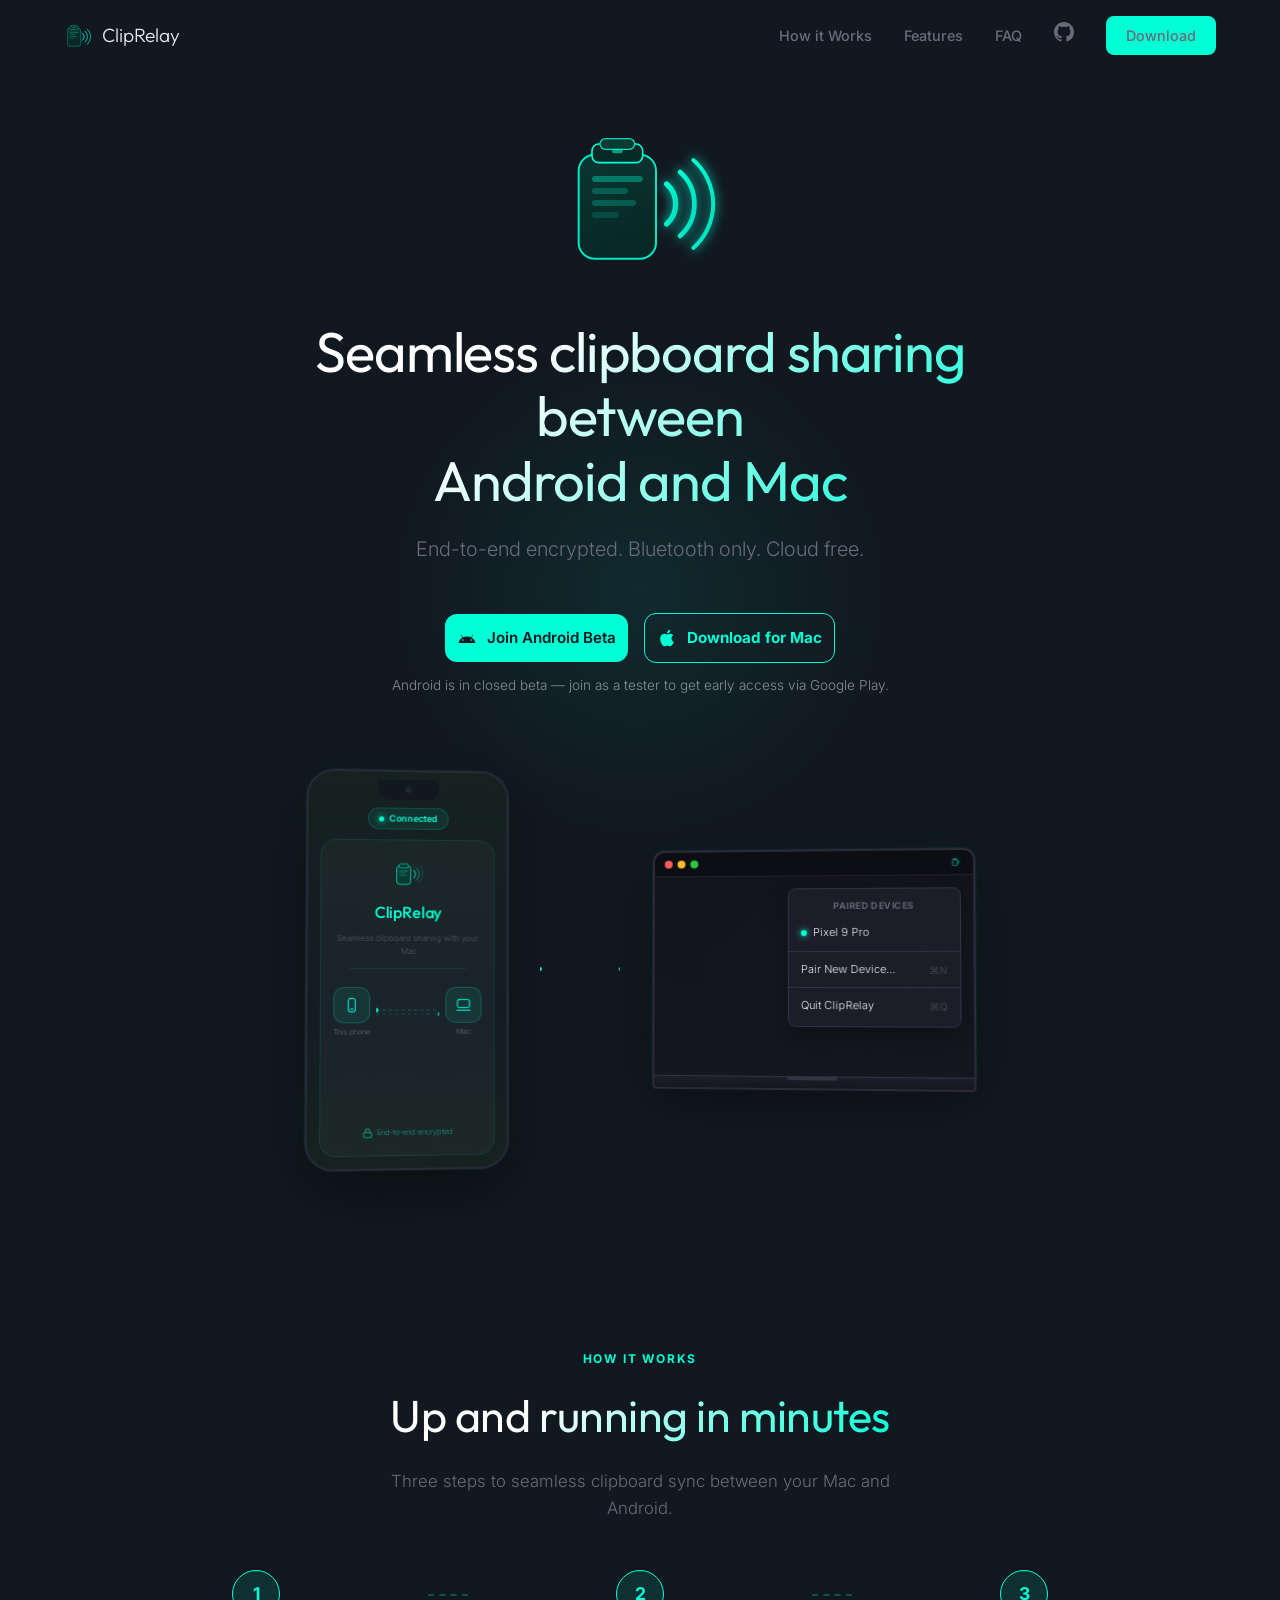
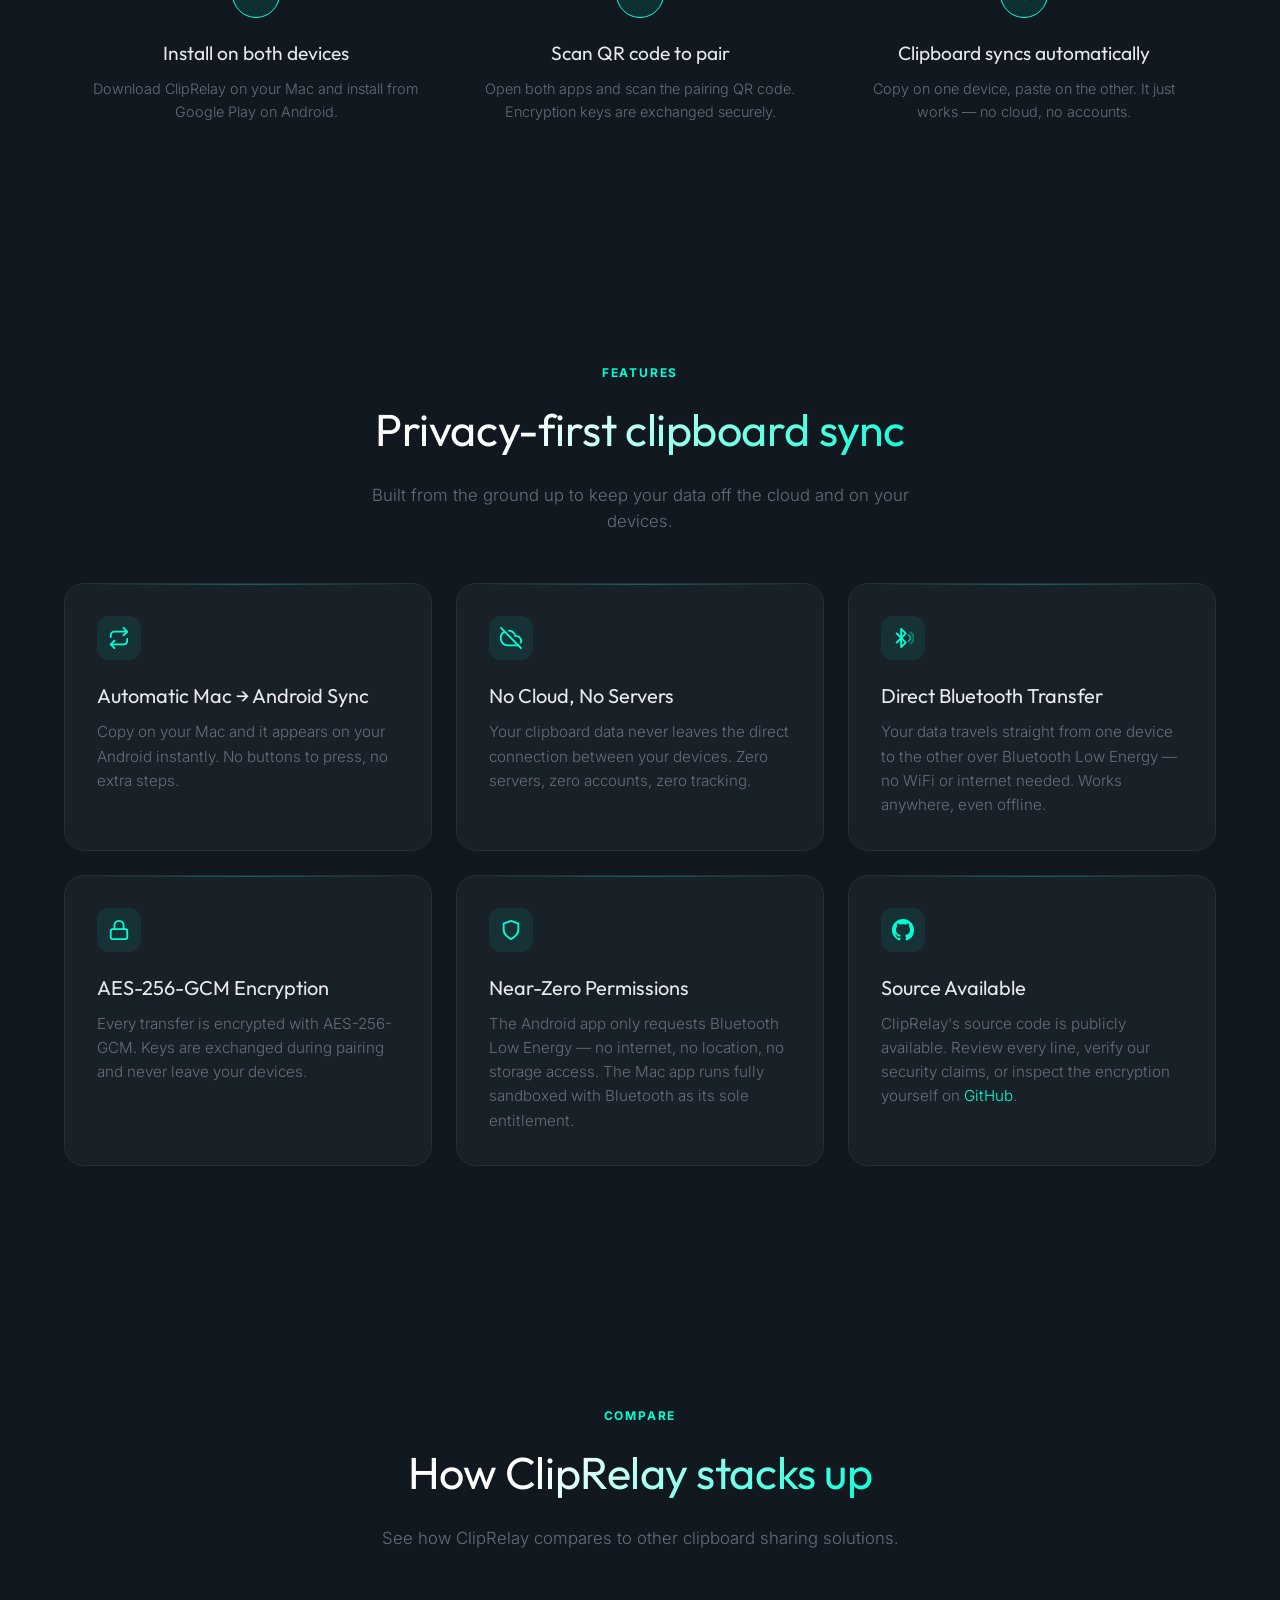
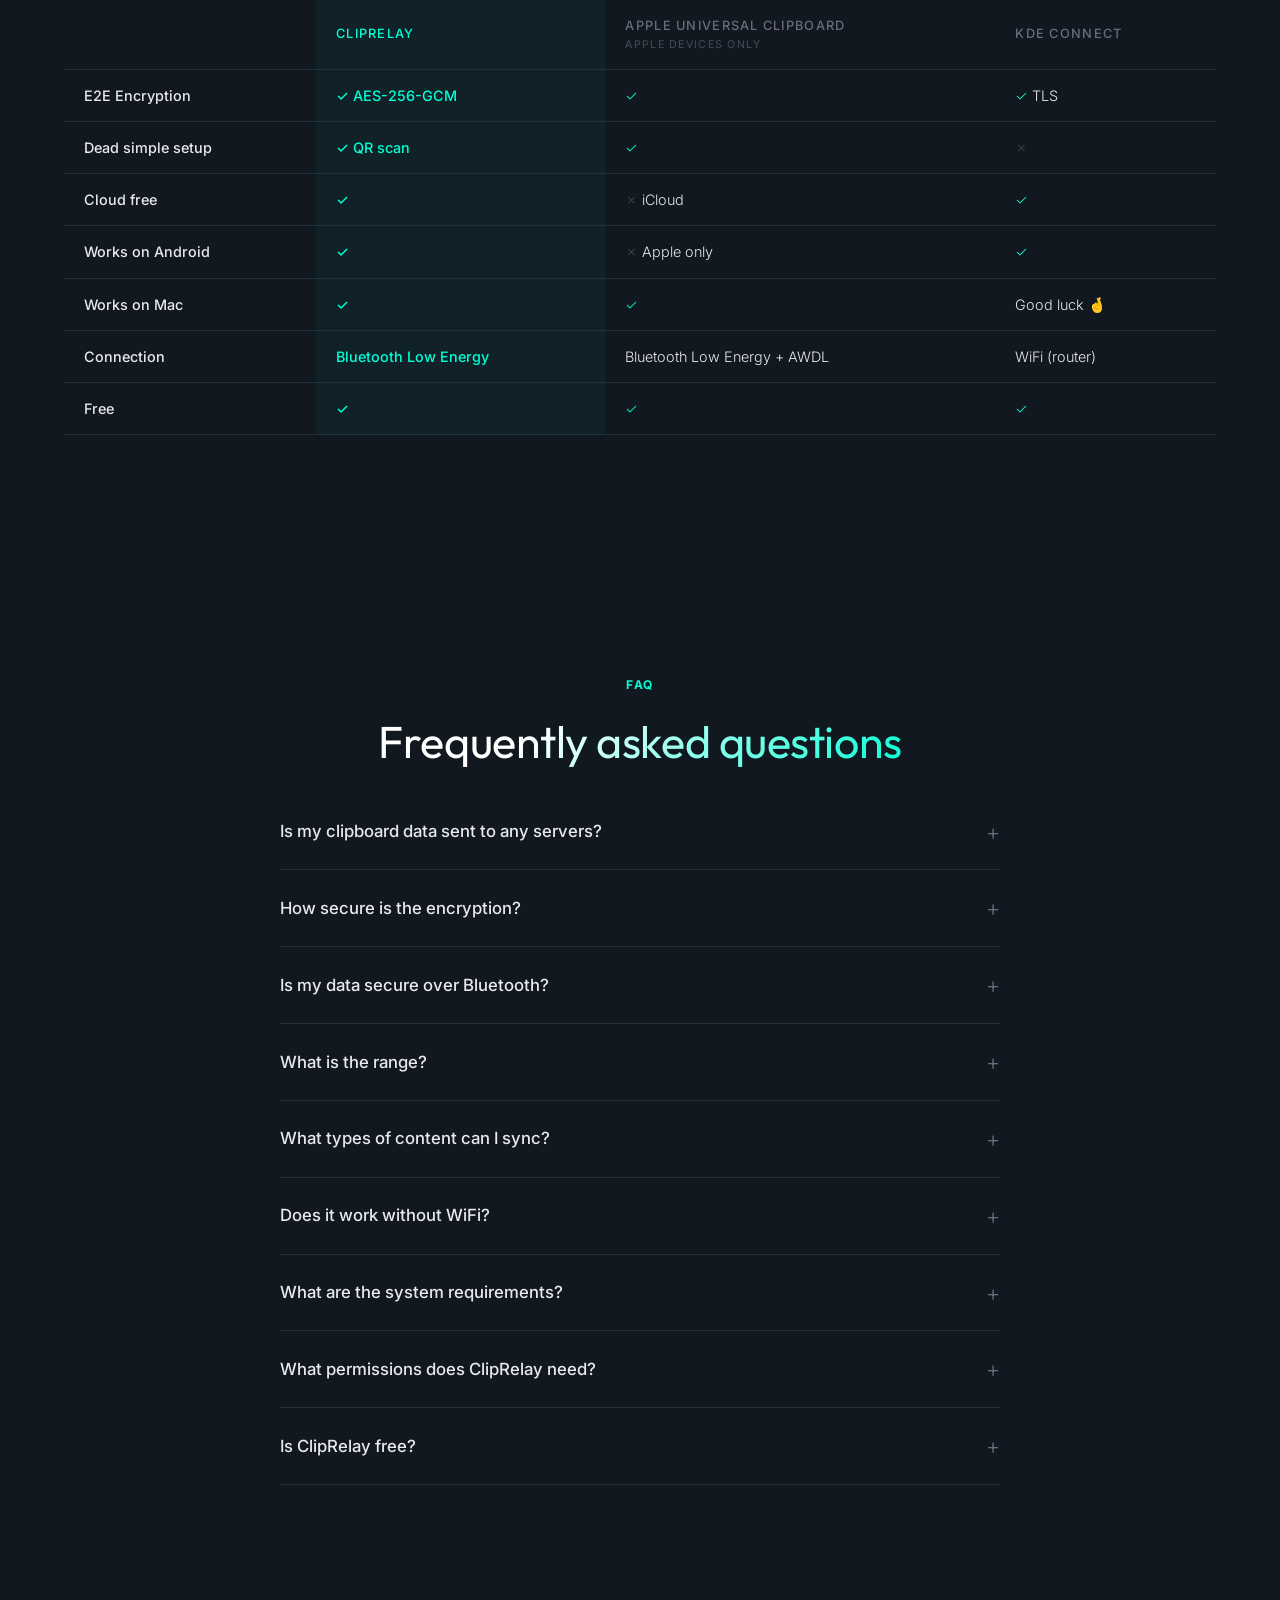
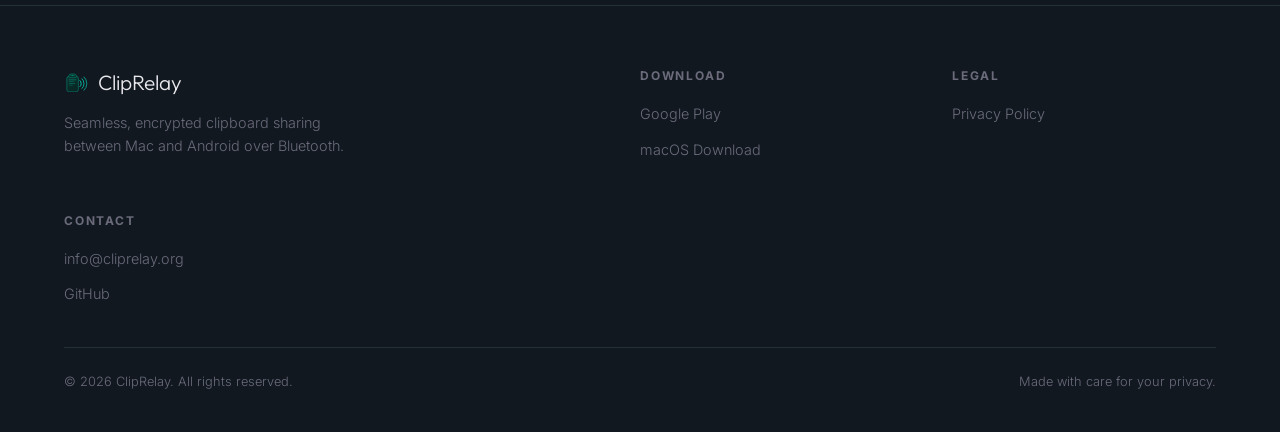
==== commit 872e6718: "feat(website): add source-available feature card and GitHub links Add "Source Available" card in fea" ====
--- a/website/index.html
+++ b/website/index.html
@@ -56,6 +56,7 @@
         <li><a href="#how-it-works">How it Works</a></li>
         <li><a href="#features">Features</a></li>
         <li><a href="#faq">FAQ</a></li>
+        <li><a href="https://github.com/geekflyer/cliprelay" target="_blank" rel="noopener" class="nav-github" title="View source on GitHub"><svg width="20" height="20" viewBox="0 0 24 24" fill="currentColor"><path d="M12 0C5.37 0 0 5.37 0 12c0 5.31 3.435 9.795 8.205 11.385.6.105.825-.255.825-.57 0-.285-.015-1.23-.015-2.235-3.015.555-3.795-.735-4.035-1.41-.135-.345-.72-1.41-1.23-1.695-.42-.225-1.02-.78-.015-.795.945-.015 1.62.87 1.845 1.23 1.08 1.815 2.805 1.305 3.495.99.105-.78.42-1.305.765-1.605-2.67-.3-5.46-1.335-5.46-5.925 0-1.305.465-2.385 1.23-3.225-.12-.3-.54-1.53.12-3.18 0 0 1.005-.315 3.3 1.23.96-.27 1.98-.405 3-.405s2.04.135 3 .405c2.295-1.56 3.3-1.23 3.3-1.23.66 1.65.24 2.88.12 3.18.765.84 1.23 1.905 1.23 3.225 0 4.605-2.805 5.625-5.475 5.925.435.375.81 1.095.81 2.22 0 1.605-.015 2.895-.015 3.3 0 .315.225.69.825.57A12.02 12.02 0 0024 12c0-6.63-5.37-12-12-12z"/></svg></a></li>
         <li><a href="#download" class="nav-cta">Download</a></li>
       </ul>
 
@@ -317,6 +318,14 @@
           <p>The Android app only requests Bluetooth Low Energy — no internet, no location, no storage access. The Mac app runs fully sandboxed with Bluetooth as its sole entitlement.</p>
         </div>
 
+        <div class="feature-card reveal" data-delay="3">
+          <div class="feature-icon">
+            <svg width="22" height="22" viewBox="0 0 24 24" fill="currentColor"><path d="M12 0C5.37 0 0 5.37 0 12c0 5.31 3.435 9.795 8.205 11.385.6.105.825-.255.825-.57 0-.285-.015-1.23-.015-2.235-3.015.555-3.795-.735-4.035-1.41-.135-.345-.72-1.41-1.23-1.695-.42-.225-1.02-.78-.015-.795.945-.015 1.62.87 1.845 1.23 1.08 1.815 2.805 1.305 3.495.99.105-.78.42-1.305.765-1.605-2.67-.3-5.46-1.335-5.46-5.925 0-1.305.465-2.385 1.23-3.225-.12-.3-.54-1.53.12-3.18 0 0 1.005-.315 3.3 1.23.96-.27 1.98-.405 3-.405s2.04.135 3 .405c2.295-1.56 3.3-1.23 3.3-1.23.66 1.65.24 2.88.12 3.18.765.84 1.23 1.905 1.23 3.225 0 4.605-2.805 5.625-5.475 5.925.435.375.81 1.095.81 2.22 0 1.605-.015 2.895-.015 3.3 0 .315.225.69.825.57A12.02 12.02 0 0024 12c0-6.63-5.37-12-12-12z"/></svg>
+          </div>
+          <h3>Source Available</h3>
+          <p>ClipRelay's source code is publicly available. Review every line, verify our security claims, or inspect the encryption yourself on <a href="https://github.com/geekflyer/cliprelay" target="_blank" rel="noopener">GitHub</a>.</p>
+        </div>
+
       </div>
     </div>
   </section>
@@ -532,6 +541,7 @@
           <h4>Contact</h4>
           <ul>
             <li><a href="mailto:info@cliprelay.org">info@cliprelay.org</a></li>
+            <li><a href="https://github.com/geekflyer/cliprelay" target="_blank" rel="noopener">GitHub</a></li>
           </ul>
         </div>
       </div>
--- a/website/css/style.css
+++ b/website/css/style.css
@@ -122,6 +122,17 @@
 .nav-links a:hover {
   color: var(--text);
   text-decoration: none;
+}
+
+.nav-github {
+  display: inline-flex;
+  align-items: center;
+  color: var(--text-dim);
+  transition: color 0.2s;
+}
+
+.nav-github:hover {
+  color: var(--aqua);
 }
 
 .nav-cta {
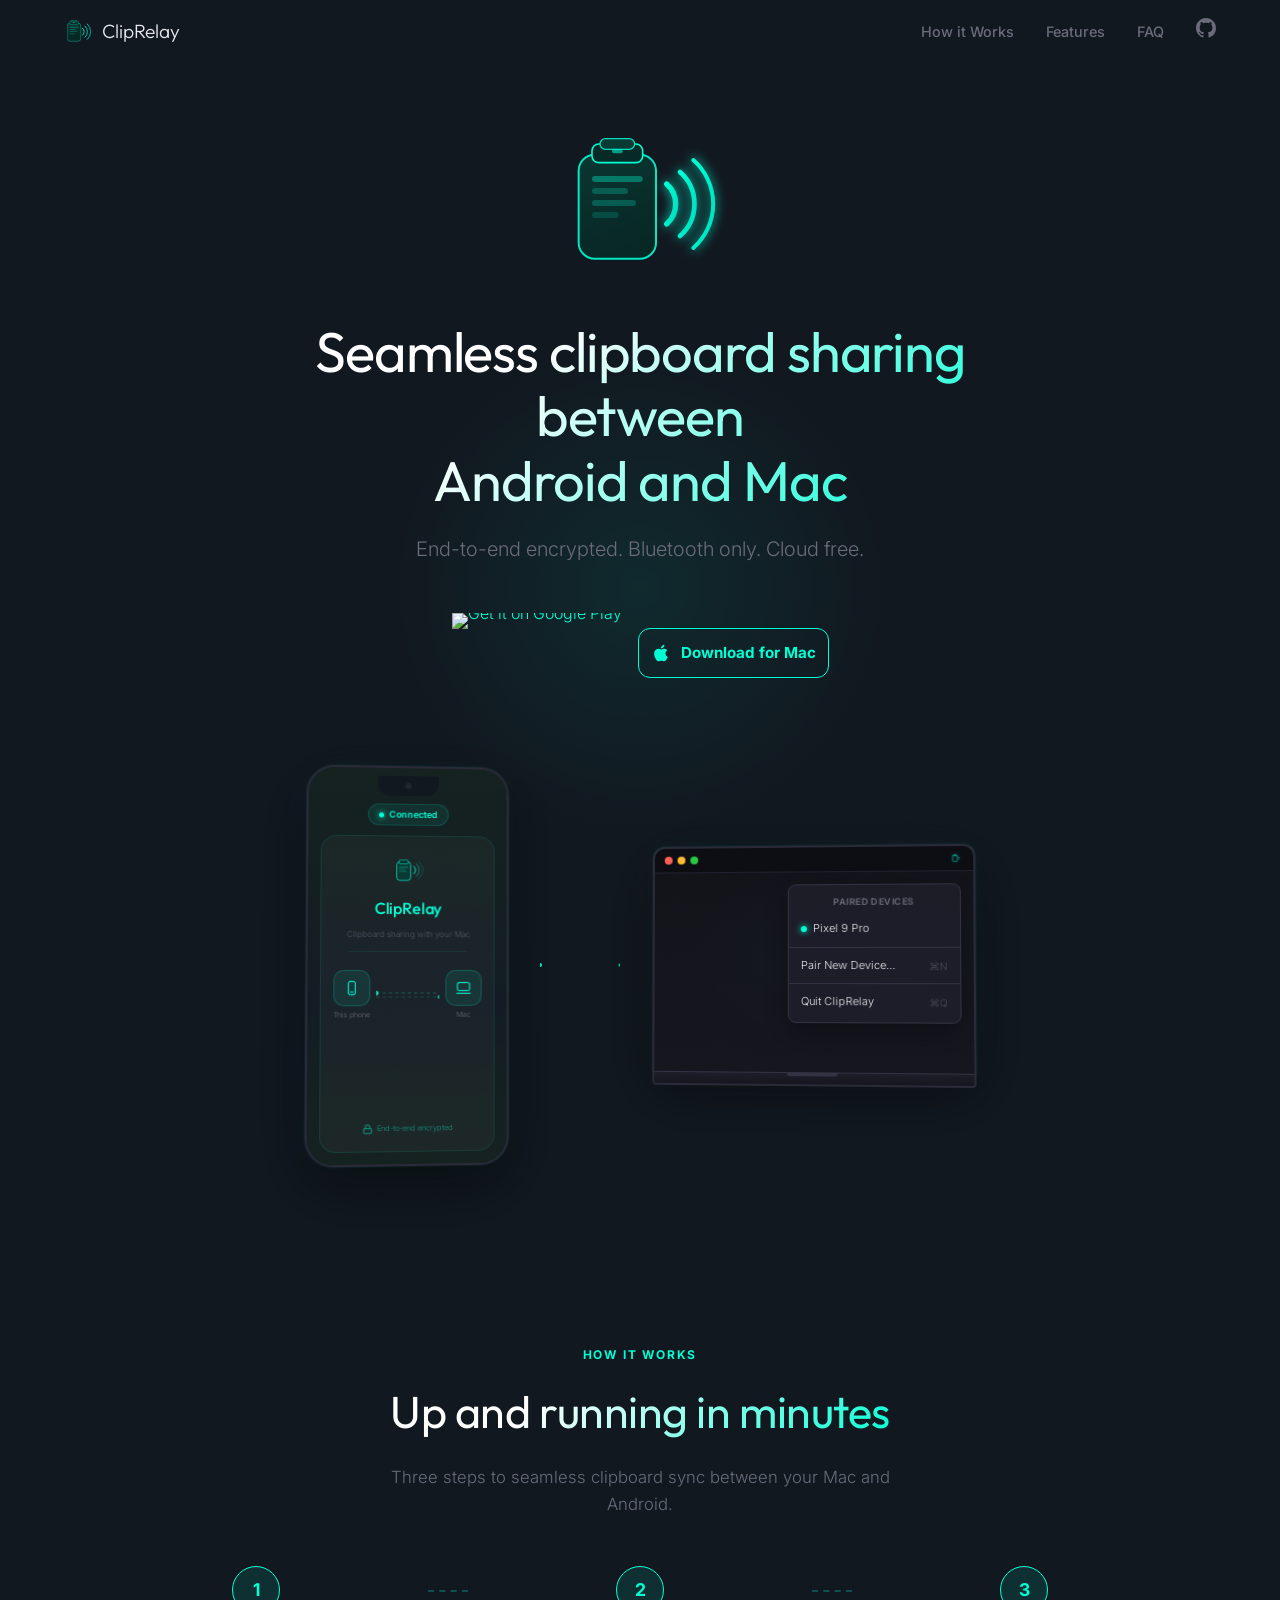
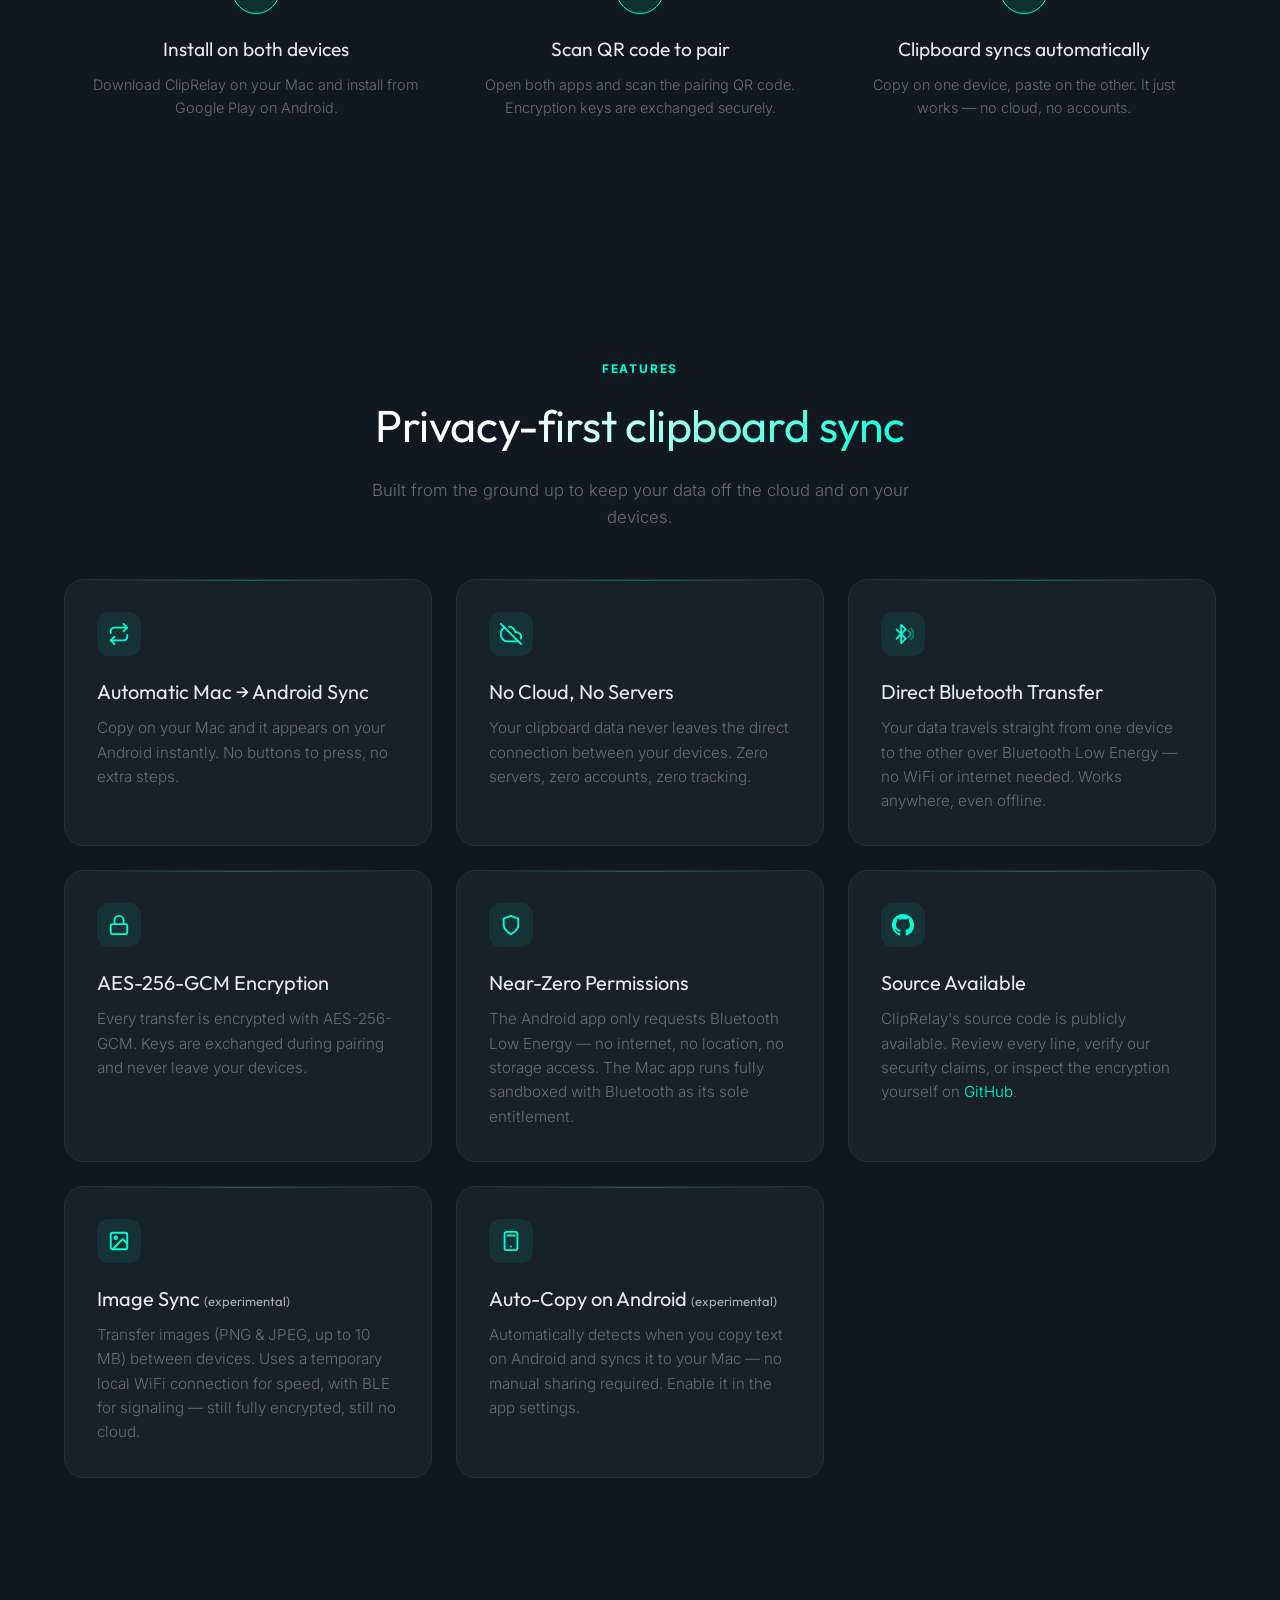
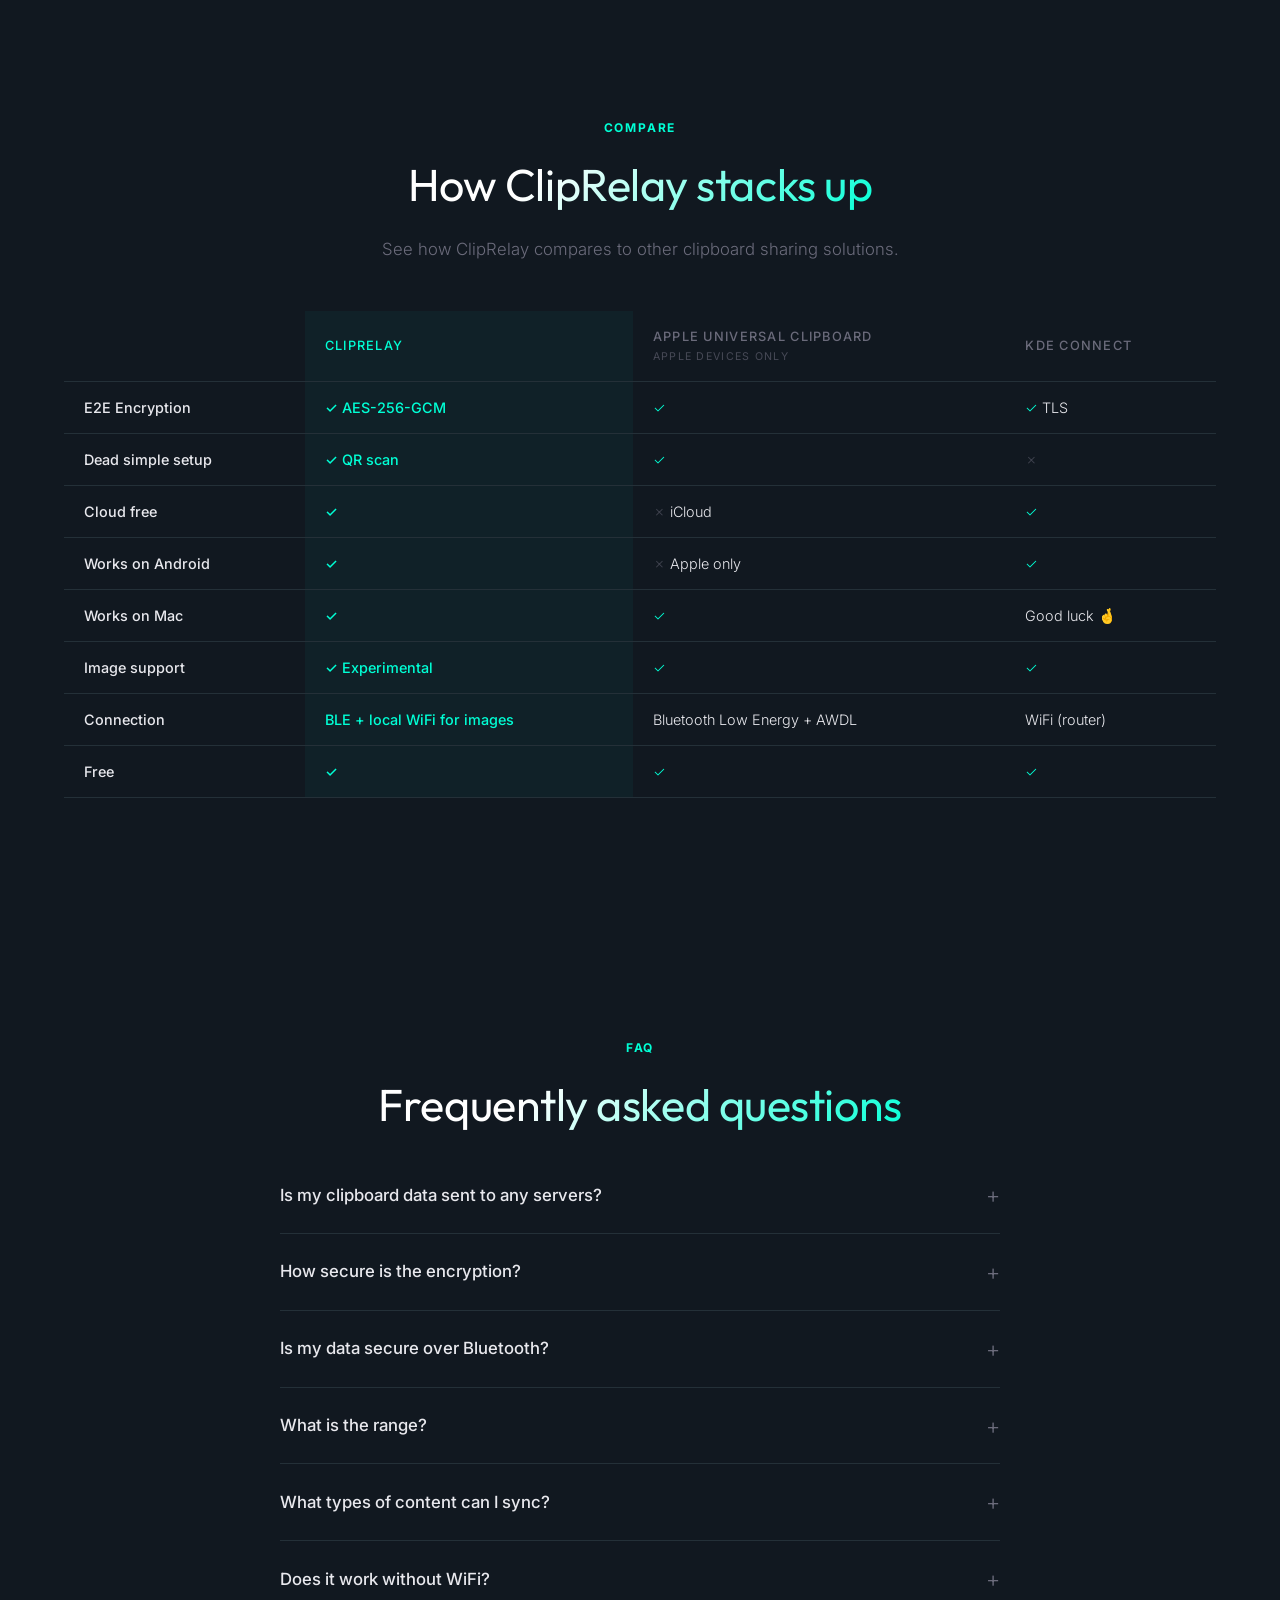
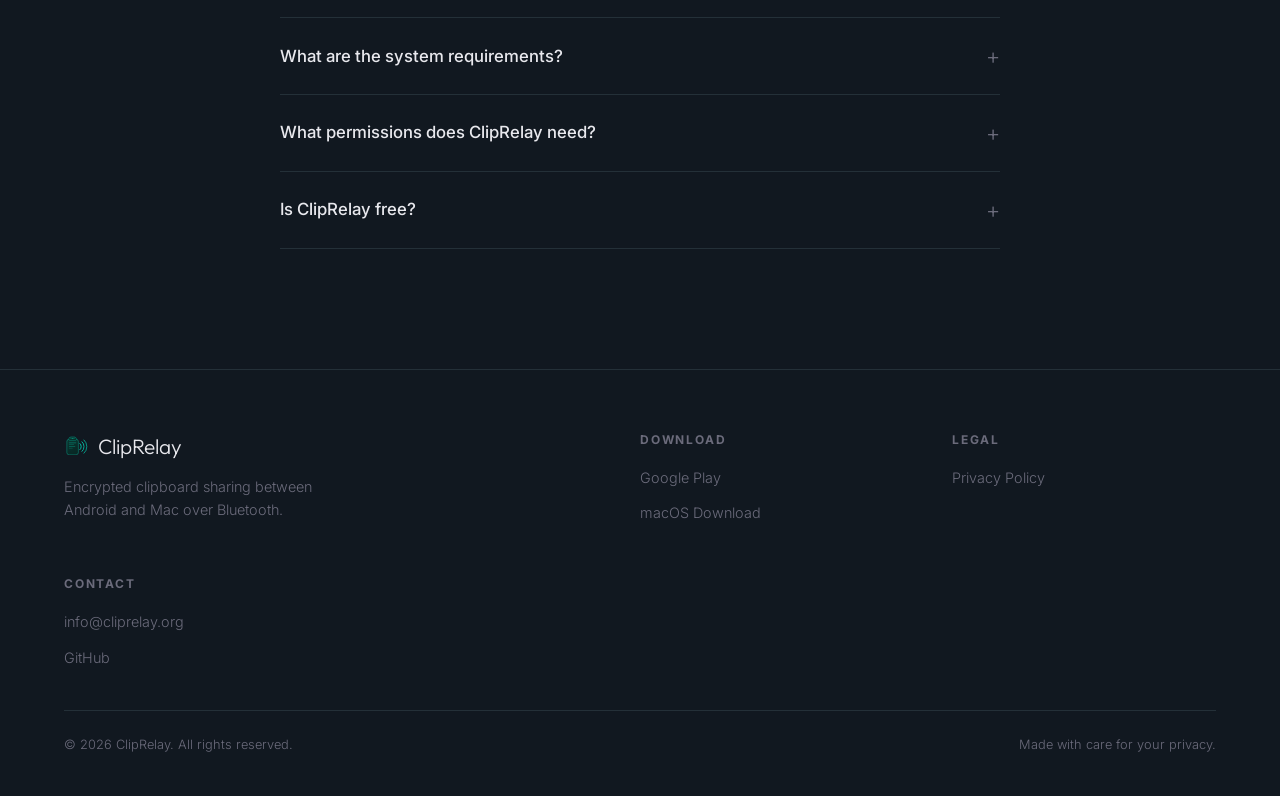
==== commit 32ebb443: "feat(website): replace beta CTA with Google Play Store link Android is out of closed beta. Replace t" ====
--- a/website/index.html
+++ b/website/index.html
@@ -3,16 +3,20 @@
 <head>
   <meta charset="UTF-8">
   <meta name="viewport" content="width=device-width, initial-scale=1.0">
-  <title>ClipRelay — Seamless clipboard sharing between Mac and Android</title>
-  <meta name="description" content="End-to-end encrypted clipboard sharing between Mac and Android. Bluetooth only. Cloud free. No servers.">
+  <title>ClipRelay — Clipboard sharing between Android and Mac</title>
+  <meta name="description" content="ClipRelay — clipboard sharing between Android and Mac. End-to-end encrypted. Bluetooth only. No cloud or servers.">
   <meta name="theme-color" content="#111820">
 
+  <!-- Canonical -->
+  <link rel="canonical" href="https://cliprelay.org/">
+
   <!-- Open Graph -->
-  <meta property="og:title" content="ClipRelay — Clipboard sharing for Mac & Android">
-  <meta property="og:description" content="End-to-end encrypted clipboard sync over Bluetooth. Cloud free.">
+  <meta property="og:title" content="ClipRelay — Clipboard sharing for Android & Mac">
+  <meta property="og:description" content="Clipboard sharing between Android and Mac. End-to-end encrypted over Bluetooth. Cloud free.">
   <meta property="og:type" content="website">
-  <meta property="og:url" content="https://cliprelay.io">
-  <meta property="og:image" content="https://cliprelay.io/assets/og-image.png">
+  <meta property="og:url" content="https://cliprelay.org">
+  <meta property="og:image" content="https://cliprelay.org/assets/og-image.png">
+
 
   <!-- Favicon -->
   <link rel="icon" href="assets/favicon.svg" type="image/svg+xml">
@@ -57,7 +61,7 @@
         <li><a href="#features">Features</a></li>
         <li><a href="#faq">FAQ</a></li>
         <li><a href="https://github.com/geekflyer/cliprelay" target="_blank" rel="noopener" class="nav-github" title="View source on GitHub"><svg width="20" height="20" viewBox="0 0 24 24" fill="currentColor"><path d="M12 0C5.37 0 0 5.37 0 12c0 5.31 3.435 9.795 8.205 11.385.6.105.825-.255.825-.57 0-.285-.015-1.23-.015-2.235-3.015.555-3.795-.735-4.035-1.41-.135-.345-.72-1.41-1.23-1.695-.42-.225-1.02-.78-.015-.795.945-.015 1.62.87 1.845 1.23 1.08 1.815 2.805 1.305 3.495.99.105-.78.42-1.305.765-1.605-2.67-.3-5.46-1.335-5.46-5.925 0-1.305.465-2.385 1.23-3.225-.12-.3-.54-1.53.12-3.18 0 0 1.005-.315 3.3 1.23.96-.27 1.98-.405 3-.405s2.04.135 3 .405c2.295-1.56 3.3-1.23 3.3-1.23.66 1.65.24 2.88.12 3.18.765.84 1.23 1.905 1.23 3.225 0 4.605-2.805 5.625-5.475 5.925.435.375.81 1.095.81 2.22 0 1.605-.015 2.895-.015 3.3 0 .315.225.69.825.57A12.02 12.02 0 0024 12c0-6.63-5.37-12-12-12z"/></svg></a></li>
-        <li><a href="#download" class="nav-cta">Download</a></li>
+
       </ul>
 
       <button class="hamburger" aria-label="Menu">
@@ -67,6 +71,8 @@
       </button>
     </div>
   </nav>
+
+  <main>
 
   <!-- ════════════════════════════════════ Hero ════════════════════════════════════ -->
   <section class="hero" id="download">
@@ -116,18 +122,16 @@
     <p class="hero-subtitle">End-to-end encrypted. Bluetooth only. Cloud free.</p>
 
     <div class="hero-ctas">
-      <a href="beta.html" class="btn btn-primary">
-        <!-- Android icon -->
-        <svg class="btn-icon" viewBox="0 0 24 24" fill="currentColor"><path d="M17.6 11.48l1.58-2.74a.32.32 0 00-.12-.44.33.33 0 00-.44.12l-1.6 2.77A10.24 10.24 0 0012 10.06a10.24 10.24 0 00-4.98 1.13L5.42 8.42a.33.33 0 00-.44-.12.32.32 0 00-.12.44l1.58 2.74A9.6 9.6 0 002 18h20a9.6 9.6 0 00-4.4-6.52zM7 15.5a1 1 0 110-2 1 1 0 010 2zm10 0a1 1 0 110-2 1 1 0 010 2z"/></svg>
-        Join Android Beta
+      <a href="https://play.google.com/store/apps/details?id=org.cliprelay" target="_blank" rel="noopener" class="store-badge">
+        <img src="assets/google-play-badge.svg" alt="Get it on Google Play">
       </a>
-      <a href="/downloads/ClipRelay.dmg" class="btn btn-outline">
+      <a href="/downloads/ClipRelay.dmg" data-download="mac" class="btn btn-outline">
         <!-- Apple icon -->
         <svg class="btn-icon" viewBox="0 0 24 24" fill="currentColor"><path d="M18.71 19.5c-.83 1.24-1.71 2.45-3.05 2.47-1.34.03-1.77-.79-3.29-.79-1.53 0-2 .77-3.27.82-1.31.05-2.3-1.32-3.14-2.53C4.25 17 2.94 12.45 4.7 9.39c.87-1.52 2.43-2.48 4.12-2.51 1.28-.02 2.5.87 3.29.87.78 0 2.26-1.07 3.8-.91.65.03 2.47.26 3.64 1.98-.09.06-2.17 1.28-2.15 3.81.03 3.02 2.65 4.03 2.68 4.04-.03.07-.42 1.44-1.38 2.83M13 3.5c.73-.83 1.94-1.46 2.94-1.5.13 1.17-.34 2.35-1.04 3.19-.69.85-1.83 1.51-2.95 1.42-.15-1.15.41-2.35 1.05-3.11z"/></svg>
         Download for Mac
       </a>
     </div>
-    <p class="hero-beta-note">Android is in closed beta — join as a tester to get early access via Google Play.</p>
+
 
     <!-- ── Device Showcase ── -->
     <div class="hero-showcase reveal">
@@ -148,7 +152,7 @@
               <path d="M94 30 A 36 36 0 0 1 94 88" stroke="#00FFD5" stroke-width="2" stroke-linecap="round" fill="none" opacity="0.3"/>
             </svg>
             <div class="app-name">ClipRelay</div>
-            <div class="app-desc">Seamless clipboard sharing with your Mac</div>
+            <div class="app-desc">Clipboard sharing with your Mac</div>
             <div class="app-divider"></div>
             <div class="app-conn">
               <div class="app-node">
@@ -326,6 +330,22 @@
           <p>ClipRelay's source code is publicly available. Review every line, verify our security claims, or inspect the encryption yourself on <a href="https://github.com/geekflyer/cliprelay" target="_blank" rel="noopener">GitHub</a>.</p>
         </div>
 
+        <div class="feature-card reveal" data-delay="1">
+          <div class="feature-icon">
+            <svg width="22" height="22" viewBox="0 0 24 24" fill="none" stroke="currentColor" stroke-width="2" stroke-linecap="round" stroke-linejoin="round"><rect x="3" y="3" width="18" height="18" rx="2" ry="2"/><circle cx="8.5" cy="8.5" r="1.5"/><polyline points="21 15 16 10 5 21"/></svg>
+          </div>
+          <h3>Image Sync <span style="font-size:.65em;opacity:.7;font-weight:400">(experimental)</span></h3>
+          <p>Transfer images (PNG &amp; JPEG, up to 10 MB) between devices. Uses a temporary local WiFi connection for speed, with BLE for signaling &mdash; still fully encrypted, still no cloud.</p>
+        </div>
+
+        <div class="feature-card reveal" data-delay="2">
+          <div class="feature-icon">
+            <svg width="22" height="22" viewBox="0 0 24 24" fill="none" stroke="currentColor" stroke-width="2" stroke-linecap="round" stroke-linejoin="round"><rect x="5" y="2" width="14" height="20" rx="2" ry="2"/><line x1="12" y1="18" x2="12.01" y2="18"/><path d="M8 6h8"/></svg>
+          </div>
+          <h3>Auto-Copy on Android <span style="font-size:.65em;opacity:.7;font-weight:400">(experimental)</span></h3>
+          <p>Automatically detects when you copy text on Android and syncs it to your Mac &mdash; no manual sharing required. Enable it in the app settings.</p>
+        </div>
+
       </div>
     </div>
   </section>
@@ -382,8 +402,14 @@
               <td>Good luck &#129310;</td>
             </tr>
             <tr>
+              <td>Image support</td>
+              <td class="highlight"><span class="check">&#10003;</span> Experimental</td>
+              <td><span class="check">&#10003;</span></td>
+              <td><span class="check">&#10003;</span></td>
+            </tr>
+            <tr>
               <td>Connection</td>
-              <td class="highlight">Bluetooth Low Energy</td>
+              <td class="highlight">BLE + local WiFi for images</td>
               <td>Bluetooth Low Energy + AWDL</td>
               <td>WiFi (router)</td>
             </tr>
@@ -406,7 +432,8 @@
           <div class="comparison-row"><span class="label">Cloud free</span><span class="value check">&#10003;</span></div>
           <div class="comparison-row"><span class="label">Works on Android</span><span class="value check">&#10003;</span></div>
           <div class="comparison-row"><span class="label">Works on Mac</span><span class="value check">&#10003;</span></div>
-          <div class="comparison-row"><span class="label">Connection</span><span class="value">Bluetooth Low Energy</span></div>
+          <div class="comparison-row"><span class="label">Image support</span><span class="value check">Experimental</span></div>
+          <div class="comparison-row"><span class="label">Connection</span><span class="value">BLE + local WiFi for images</span></div>
           <div class="comparison-row"><span class="label">Free</span><span class="value check">&#10003;</span></div>
         </div>
         <div class="comparison-card">
@@ -416,6 +443,7 @@
           <div class="comparison-row"><span class="label">Cloud free</span><span class="value cross">&#10007; iCloud</span></div>
           <div class="comparison-row"><span class="label">Works on Android</span><span class="value cross">&#10007; Apple only</span></div>
           <div class="comparison-row"><span class="label">Works on Mac</span><span class="value check">&#10003;</span></div>
+          <div class="comparison-row"><span class="label">Image support</span><span class="value check">&#10003;</span></div>
           <div class="comparison-row"><span class="label">Connection</span><span class="value">Bluetooth Low Energy + AWDL</span></div>
           <div class="comparison-row"><span class="label">Free</span><span class="value check">&#10003;</span></div>
         </div>
@@ -426,6 +454,7 @@
           <div class="comparison-row"><span class="label">Cloud free</span><span class="value check">&#10003;</span></div>
           <div class="comparison-row"><span class="label">Works on Android</span><span class="value check">&#10003;</span></div>
           <div class="comparison-row"><span class="label">Works on Mac</span><span class="value">Good luck &#129310;</span></div>
+          <div class="comparison-row"><span class="label">Image support</span><span class="value check">&#10003;</span></div>
           <div class="comparison-row"><span class="label">Connection</span><span class="value">WiFi (router)</span></div>
           <div class="comparison-row"><span class="label">Free</span><span class="value check">&#10003;</span></div>
         </div>
@@ -468,12 +497,12 @@
 
         <details class="faq-item reveal">
           <summary>What types of content can I sync?</summary>
-          <div class="faq-answer">Currently, ClipRelay syncs plain text content. This includes URLs, code snippets, passwords, addresses, and any other text you copy. Rich content support (images, files) is planned for a future update.</div>
+          <div class="faq-answer">ClipRelay syncs plain text (URLs, code snippets, passwords, addresses, etc.) over Bluetooth. With the experimental Image Sync feature enabled, you can also transfer images (PNG &amp; JPEG, up to 10 MB) &mdash; these are sent over a temporary local WiFi connection for speed, while BLE handles the signaling. Both devices need to be on the same WiFi network for image transfers.</div>
         </details>
 
         <details class="faq-item reveal">
           <summary>Does it work without WiFi?</summary>
-          <div class="faq-answer">Yes! ClipRelay uses Bluetooth Low Energy, which is completely independent of WiFi and cellular data. It works in airplane mode, offline, or anywhere — as long as Bluetooth is enabled on both devices.</div>
+          <div class="faq-answer">Yes! Text clipboard sync uses Bluetooth Low Energy, which is completely independent of WiFi and cellular data. It works in airplane mode, offline, or anywhere &mdash; as long as Bluetooth is enabled on both devices. The experimental Image Sync feature does require both devices to be on the same WiFi network for the actual image transfer.</div>
         </details>
 
         <details class="faq-item reveal">
@@ -483,16 +512,18 @@
 
         <details class="faq-item reveal">
           <summary>What permissions does ClipRelay need?</summary>
-          <div class="faq-answer">Almost none. The Android app only requests Bluetooth Low Energy and notification permissions — no internet, no location, no storage, no contacts. The Mac app runs in Apple's App Sandbox with Bluetooth as its only entitlement. ClipRelay asks for the bare minimum needed to sync your clipboard.</div>
+          <div class="faq-answer">Almost none. The Android app requests Bluetooth Low Energy and notification permissions. If you enable the experimental Auto-Copy feature, it also needs the Accessibility Service permission to detect copy actions. If you enable Image Sync, local network access is used for the image transfer. The Mac app runs in Apple's App Sandbox with Bluetooth and local network as its entitlements. ClipRelay asks for the bare minimum needed to sync your clipboard.</div>
         </details>
 
         <details class="faq-item reveal">
           <summary>Is ClipRelay free?</summary>
-          <div class="faq-answer">Yes, ClipRelay is completely free. There are no ads, subscriptions, or hidden fees. Pro features like rich content transfer may be offered in the future, but the core clipboard sync will always be free.</div>
+          <div class="faq-answer">Yes, ClipRelay is completely free. There are no ads, subscriptions, or hidden fees.</div>
         </details>
       </div>
     </div>
   </section>
+
+  </main>
 
   <!-- ════════════════════════════════════ Footer ════════════════════════════════════ -->
   <footer class="footer">
@@ -519,14 +550,14 @@
             </svg>
             ClipRelay
           </div>
-          <p class="footer-tagline">Seamless, encrypted clipboard sharing between Mac and Android over Bluetooth.</p>
+          <p class="footer-tagline">Encrypted clipboard sharing between Android and Mac over Bluetooth.</p>
         </div>
 
         <div class="footer-col">
           <h4>Download</h4>
           <ul>
             <li><a href="https://play.google.com/store/apps/details?id=org.cliprelay">Google Play</a></li>
-            <li><a href="/downloads/ClipRelay.dmg">macOS Download</a></li>
+            <li><a href="/downloads/ClipRelay.dmg" data-download="mac">macOS Download</a></li>
           </ul>
         </div>
 
@@ -553,6 +584,106 @@
     </div>
   </footer>
 
+  <!-- Structured Data -->
+  <script type="application/ld+json">
+  {
+    "@context": "https://schema.org",
+    "@type": "SoftwareApplication",
+    "name": "ClipRelay",
+    "applicationCategory": "UtilitiesApplication",
+    "operatingSystem": "macOS, Android",
+    "description": "Clipboard sharing between Android and Mac. End-to-end encrypted over Bluetooth. No cloud, no servers.",
+    "offers": {
+      "@type": "Offer",
+      "price": "0",
+      "priceCurrency": "USD"
+    },
+    "url": "https://cliprelay.org",
+    "downloadUrl": "https://play.google.com/store/apps/details?id=org.cliprelay"
+  }
+  </script>
+  <script type="application/ld+json">
+  {
+    "@context": "https://schema.org",
+    "@type": "FAQPage",
+    "mainEntity": [
+      {
+        "@type": "Question",
+        "name": "Is my clipboard data sent to any servers?",
+        "acceptedAnswer": {
+          "@type": "Answer",
+          "text": "No. ClipRelay uses Bluetooth Low Energy (BLE) for a direct device-to-device connection. Your clipboard data never touches a server, cloud service, or the internet. It goes straight from one device to the other."
+        }
+      },
+      {
+        "@type": "Question",
+        "name": "How secure is the encryption?",
+        "acceptedAnswer": {
+          "@type": "Answer",
+          "text": "ClipRelay uses AES-256-GCM encryption — the same standard used by banks and governments. Encryption keys are exchanged during the QR code pairing process and are stored locally on your devices. They are never transmitted or stored elsewhere."
+        }
+      },
+      {
+        "@type": "Question",
+        "name": "Is my data secure over Bluetooth?",
+        "acceptedAnswer": {
+          "@type": "Answer",
+          "text": "ClipRelay encrypts all data with AES-256-GCM before it ever leaves your device. Bluetooth Low Energy is just the transport — by the time anything hits the airwaves, it's already ciphertext. Even in the unlikely event someone intercepts your BLE traffic, they get encrypted bytes with no way to derive the key."
+        }
+      },
+      {
+        "@type": "Question",
+        "name": "What is the range?",
+        "acceptedAnswer": {
+          "@type": "Answer",
+          "text": "BLE typically works within 10-15 meters (30-50 feet) depending on your environment and devices. It works best when devices are in the same room, which is the typical use case for clipboard sharing."
+        }
+      },
+      {
+        "@type": "Question",
+        "name": "What types of content can I sync?",
+        "acceptedAnswer": {
+          "@type": "Answer",
+          "text": "ClipRelay syncs plain text (URLs, code snippets, passwords, addresses, etc.) over Bluetooth. With the experimental Image Sync feature enabled, you can also transfer images (PNG & JPEG, up to 10 MB) — these are sent over a temporary local WiFi connection for speed, while BLE handles the signaling."
+        }
+      },
+      {
+        "@type": "Question",
+        "name": "Does it work without WiFi?",
+        "acceptedAnswer": {
+          "@type": "Answer",
+          "text": "Yes! Text clipboard sync uses Bluetooth Low Energy, which is completely independent of WiFi and cellular data. It works in airplane mode, offline, or anywhere — as long as Bluetooth is enabled on both devices. The experimental Image Sync feature does require both devices to be on the same WiFi network."
+        }
+      },
+      {
+        "@type": "Question",
+        "name": "What are the system requirements?",
+        "acceptedAnswer": {
+          "@type": "Answer",
+          "text": "macOS 13 (Ventura) or later, and Android 11 or later. Both devices need Bluetooth Low Energy support, which is standard on all modern Macs and Android devices."
+        }
+      },
+      {
+        "@type": "Question",
+        "name": "What permissions does ClipRelay need?",
+        "acceptedAnswer": {
+          "@type": "Answer",
+          "text": "Almost none. The Android app requests Bluetooth Low Energy and notification permissions. If you enable the experimental Auto-Copy feature, it also needs the Accessibility Service permission to detect copy actions. If you enable Image Sync, local network access is used for the image transfer. The Mac app runs in Apple's App Sandbox with Bluetooth and local network as its entitlements."
+        }
+      },
+      {
+        "@type": "Question",
+        "name": "Is ClipRelay free?",
+        "acceptedAnswer": {
+          "@type": "Answer",
+          "text": "Yes, ClipRelay is completely free. There are no ads, subscriptions, or hidden fees."
+        }
+      }
+    ]
+  }
+  </script>
+
   <script src="js/main.js"></script>
+  <script src="js/download.js"></script>
 </body>
 </html>
--- a/website/css/style.css
+++ b/website/css/style.css
@@ -244,13 +244,6 @@
 .store-badge:hover { opacity: 0.85; text-decoration: none; }
 .store-badge img { display: block; height: 80px; }
 
-.hero-beta-note {
-  margin-top: 12px;
-  font-size: 0.85rem;
-  color: rgba(255, 255, 255, 0.5);
-  position: relative;
-  z-index: 1;
-}
 
 /* ── Device Showcase ── */
 .hero-showcase {
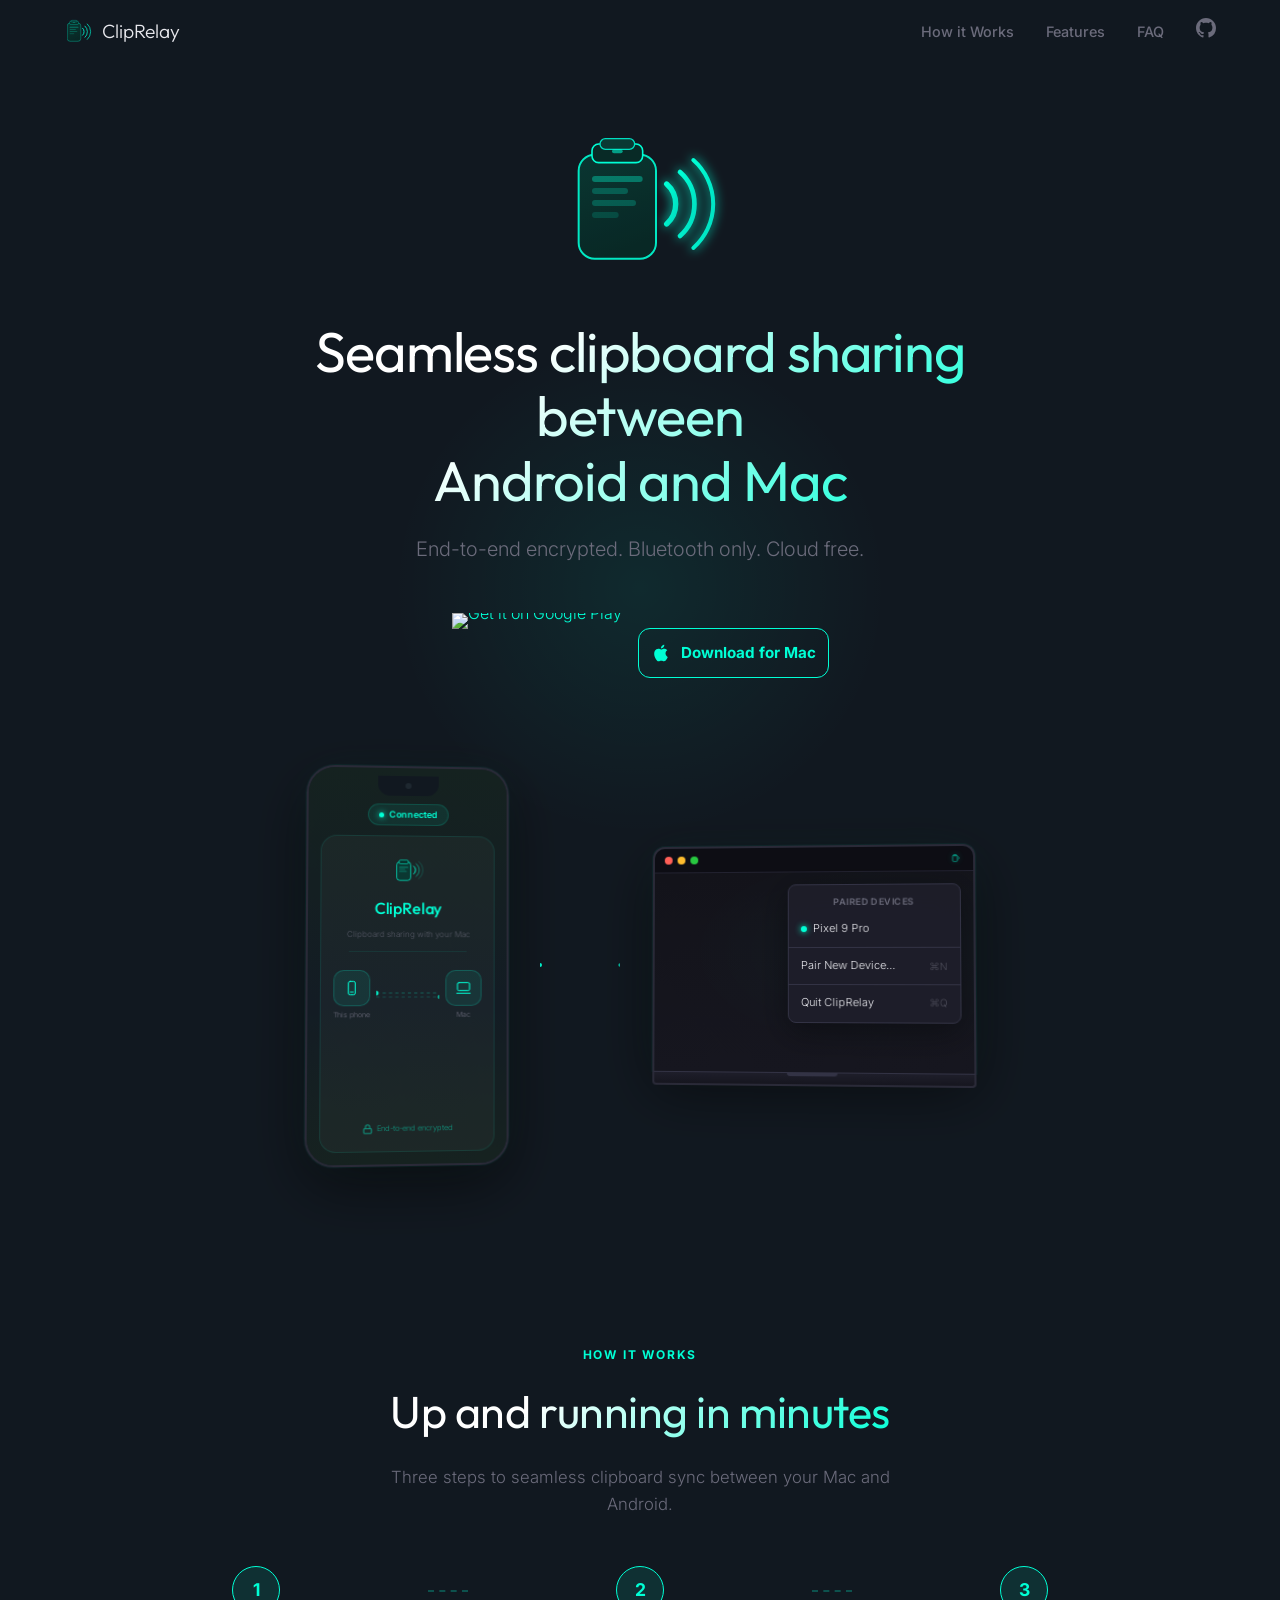
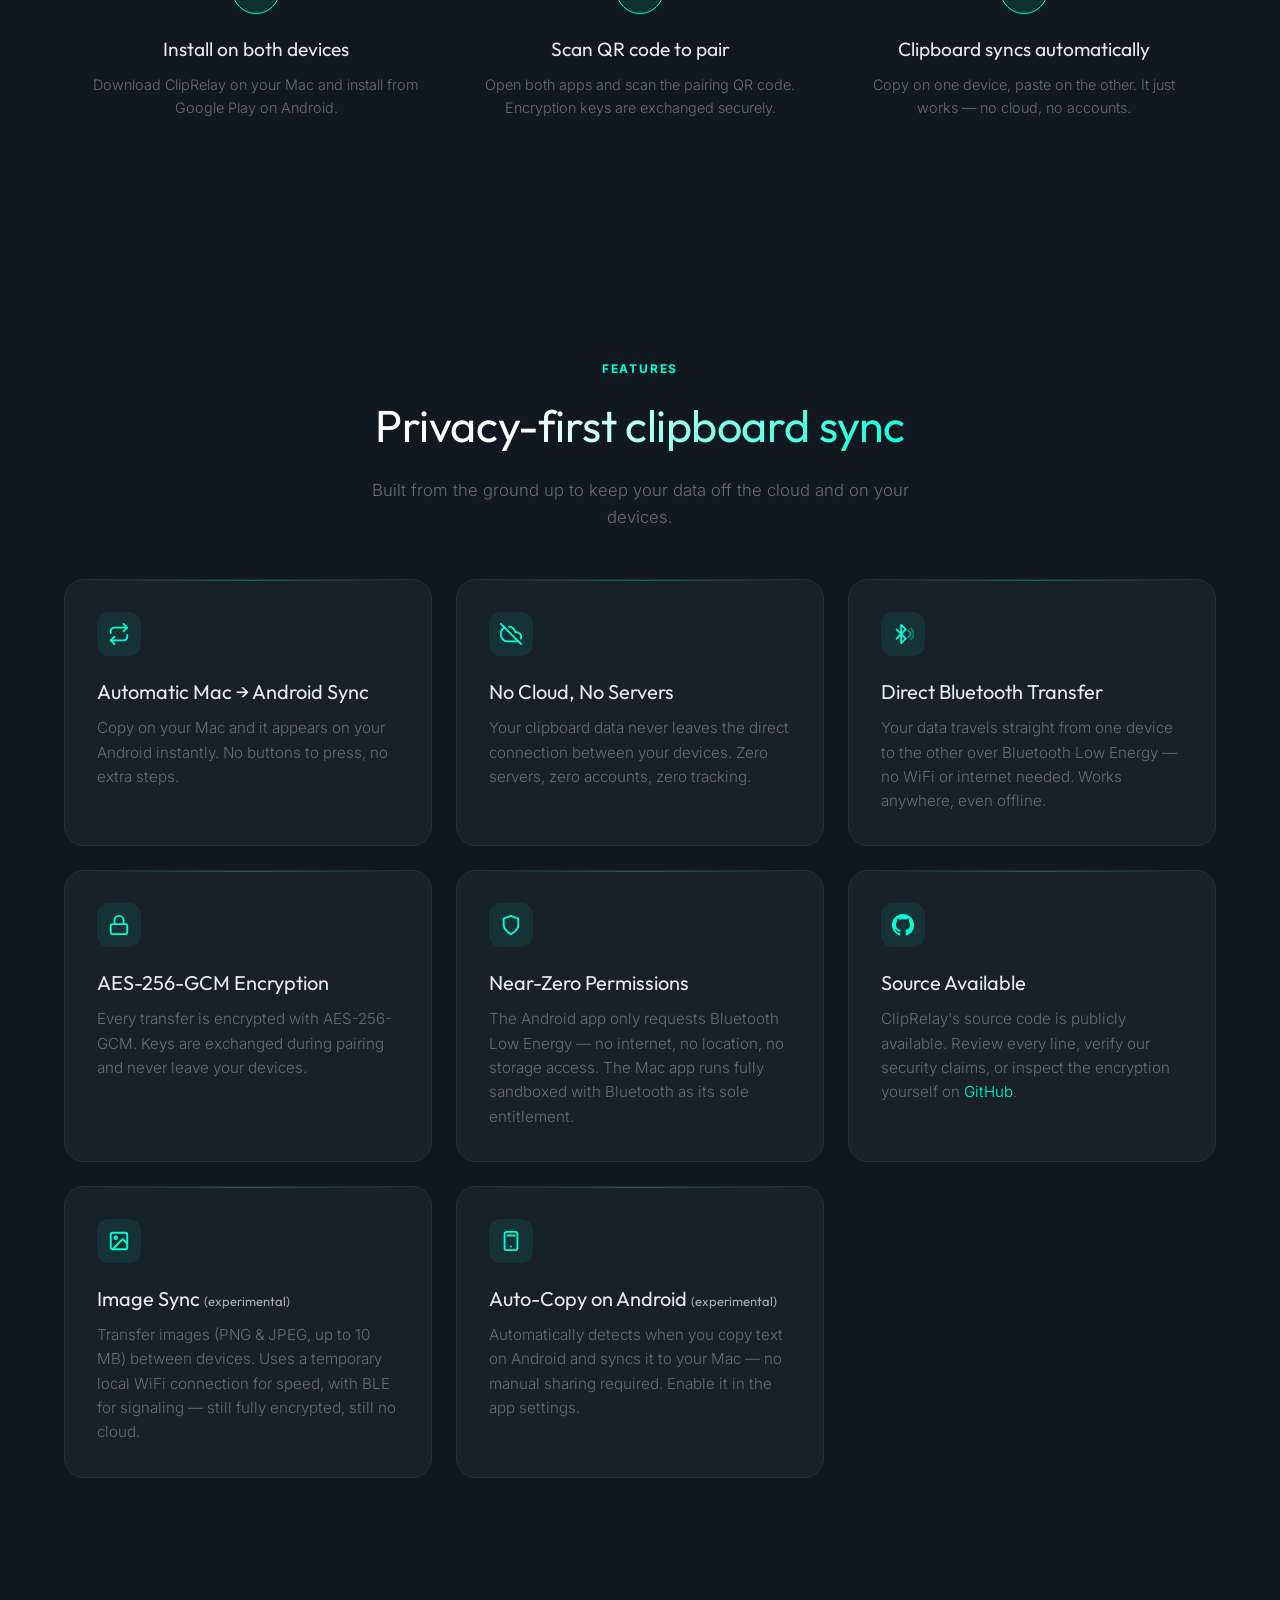
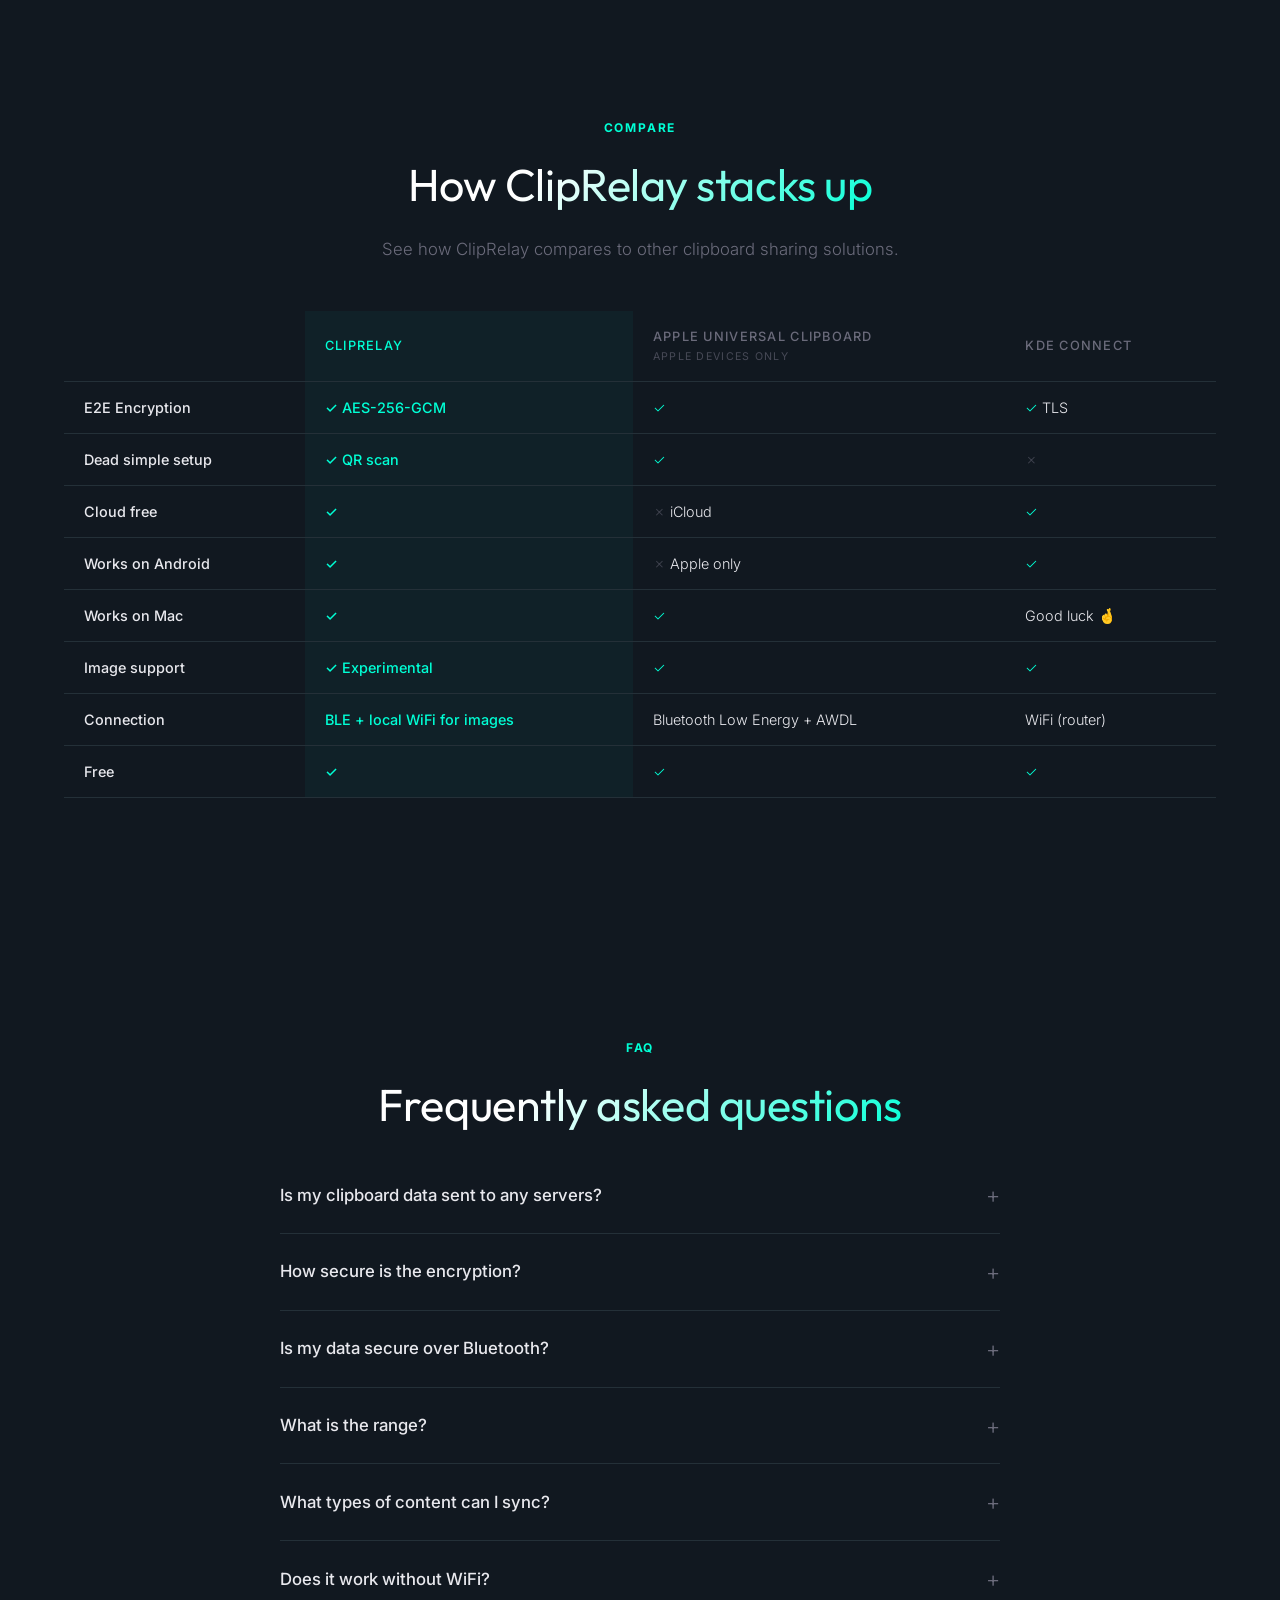
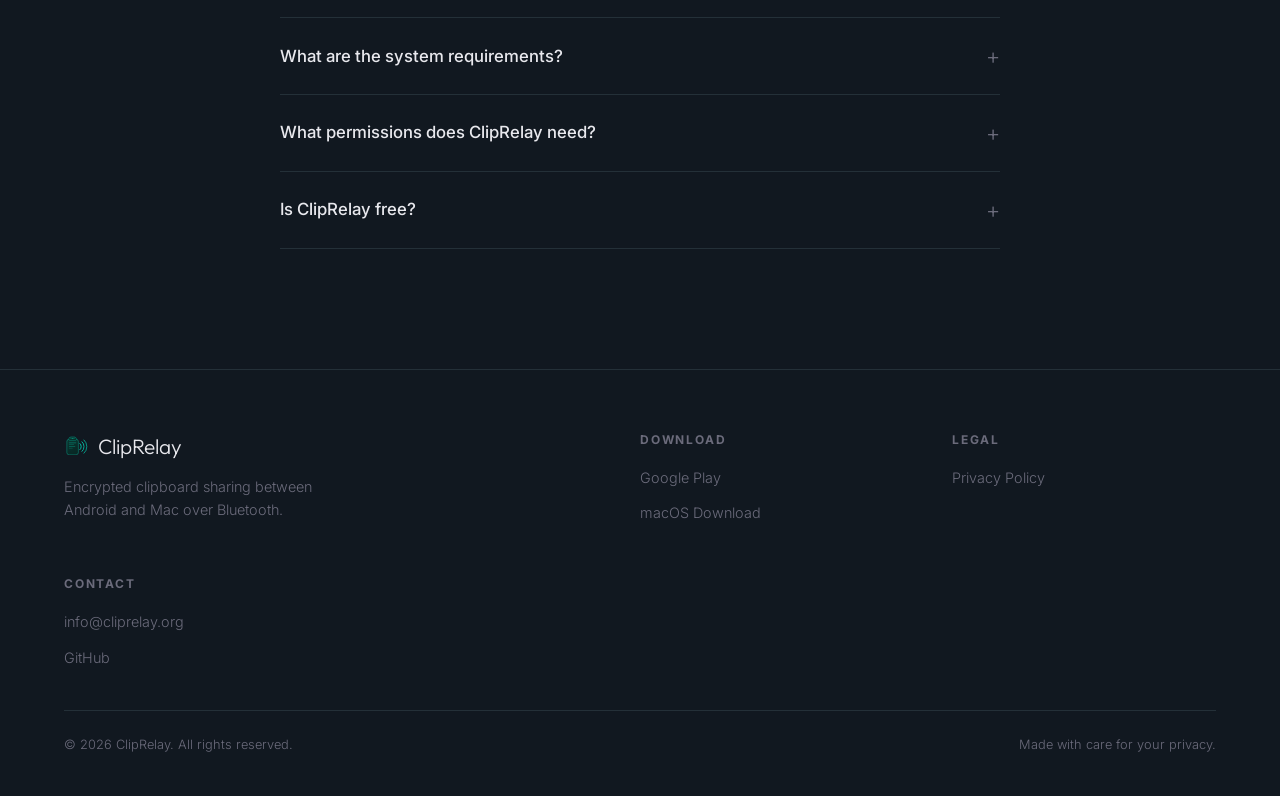
==== commit 72ac993e: "fix(website): broken Mac download link in Safari The download link pointed to /downloads/ClipRelay.d" ====
--- a/website/index.html
+++ b/website/index.html
@@ -684,6 +684,6 @@
   </script>
 
   <script src="js/main.js"></script>
-  <script src="js/download.js"></script>
+
 </body>
 </html>
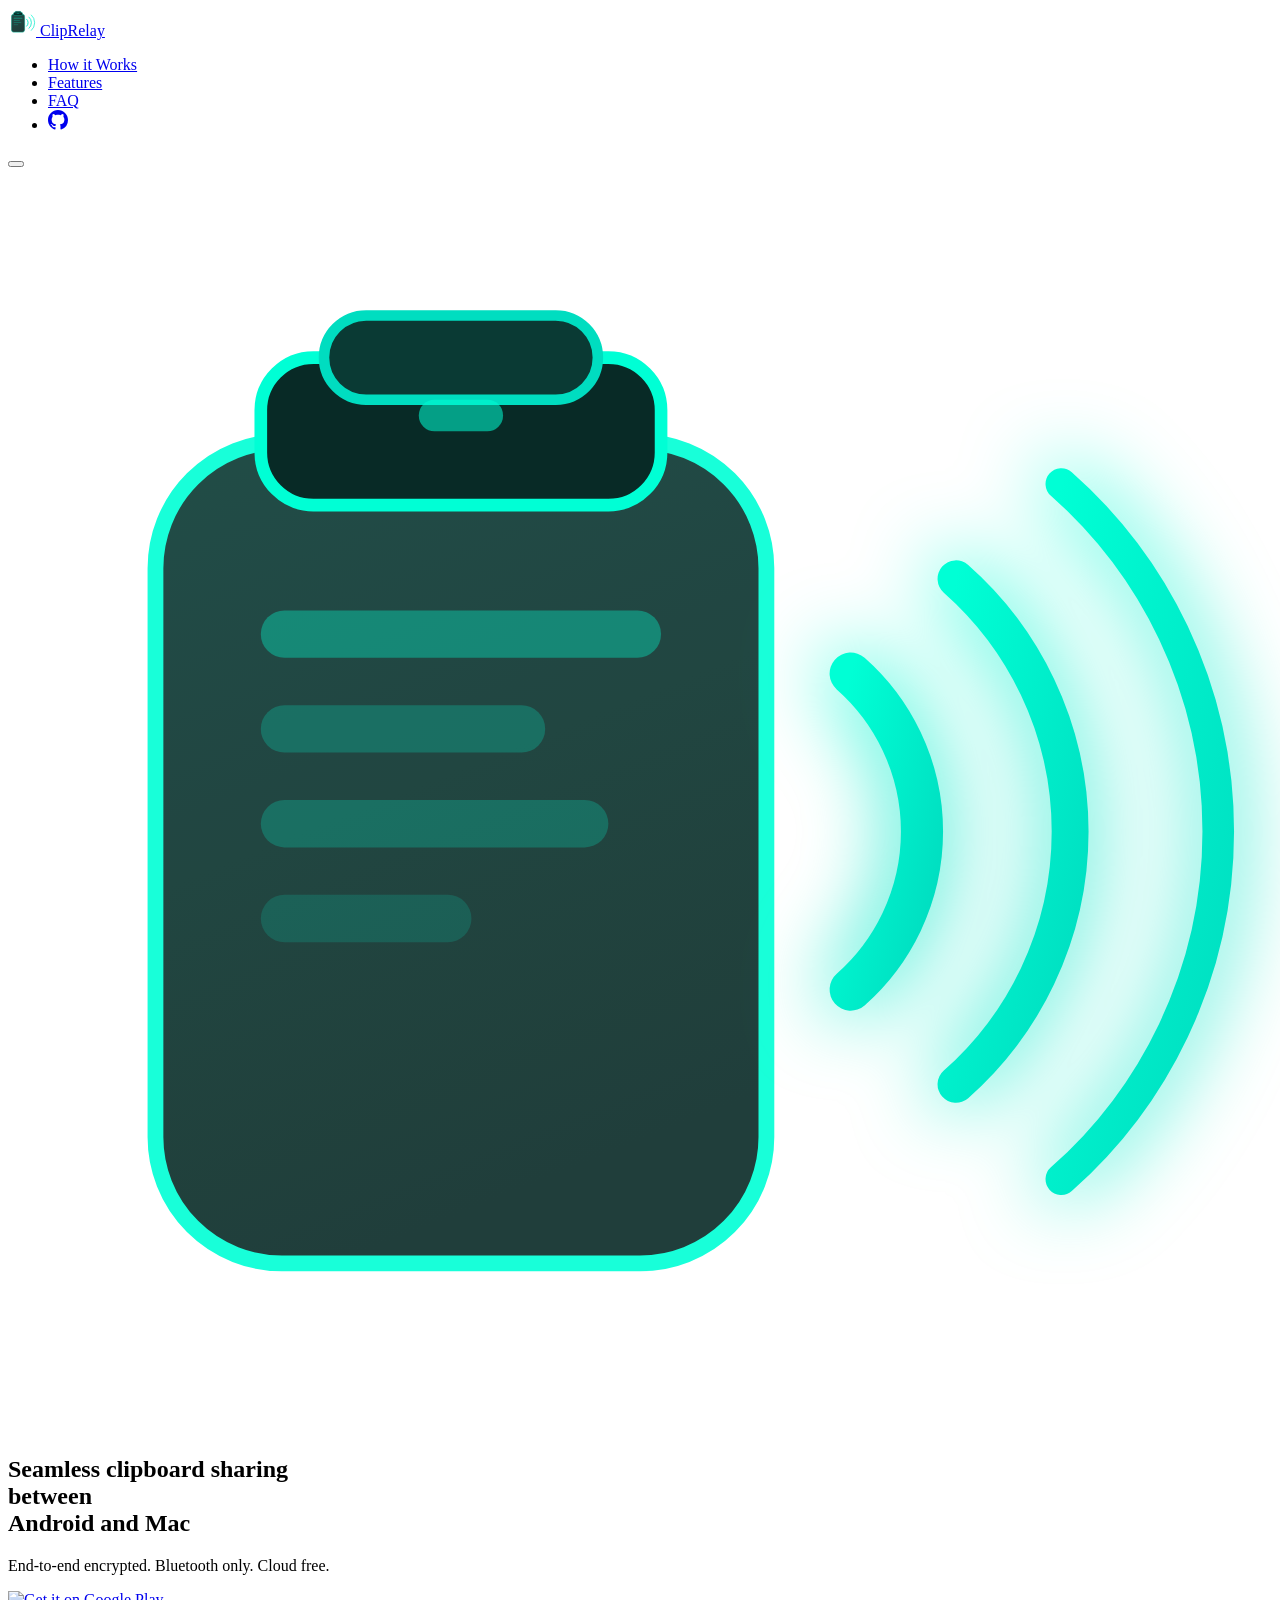
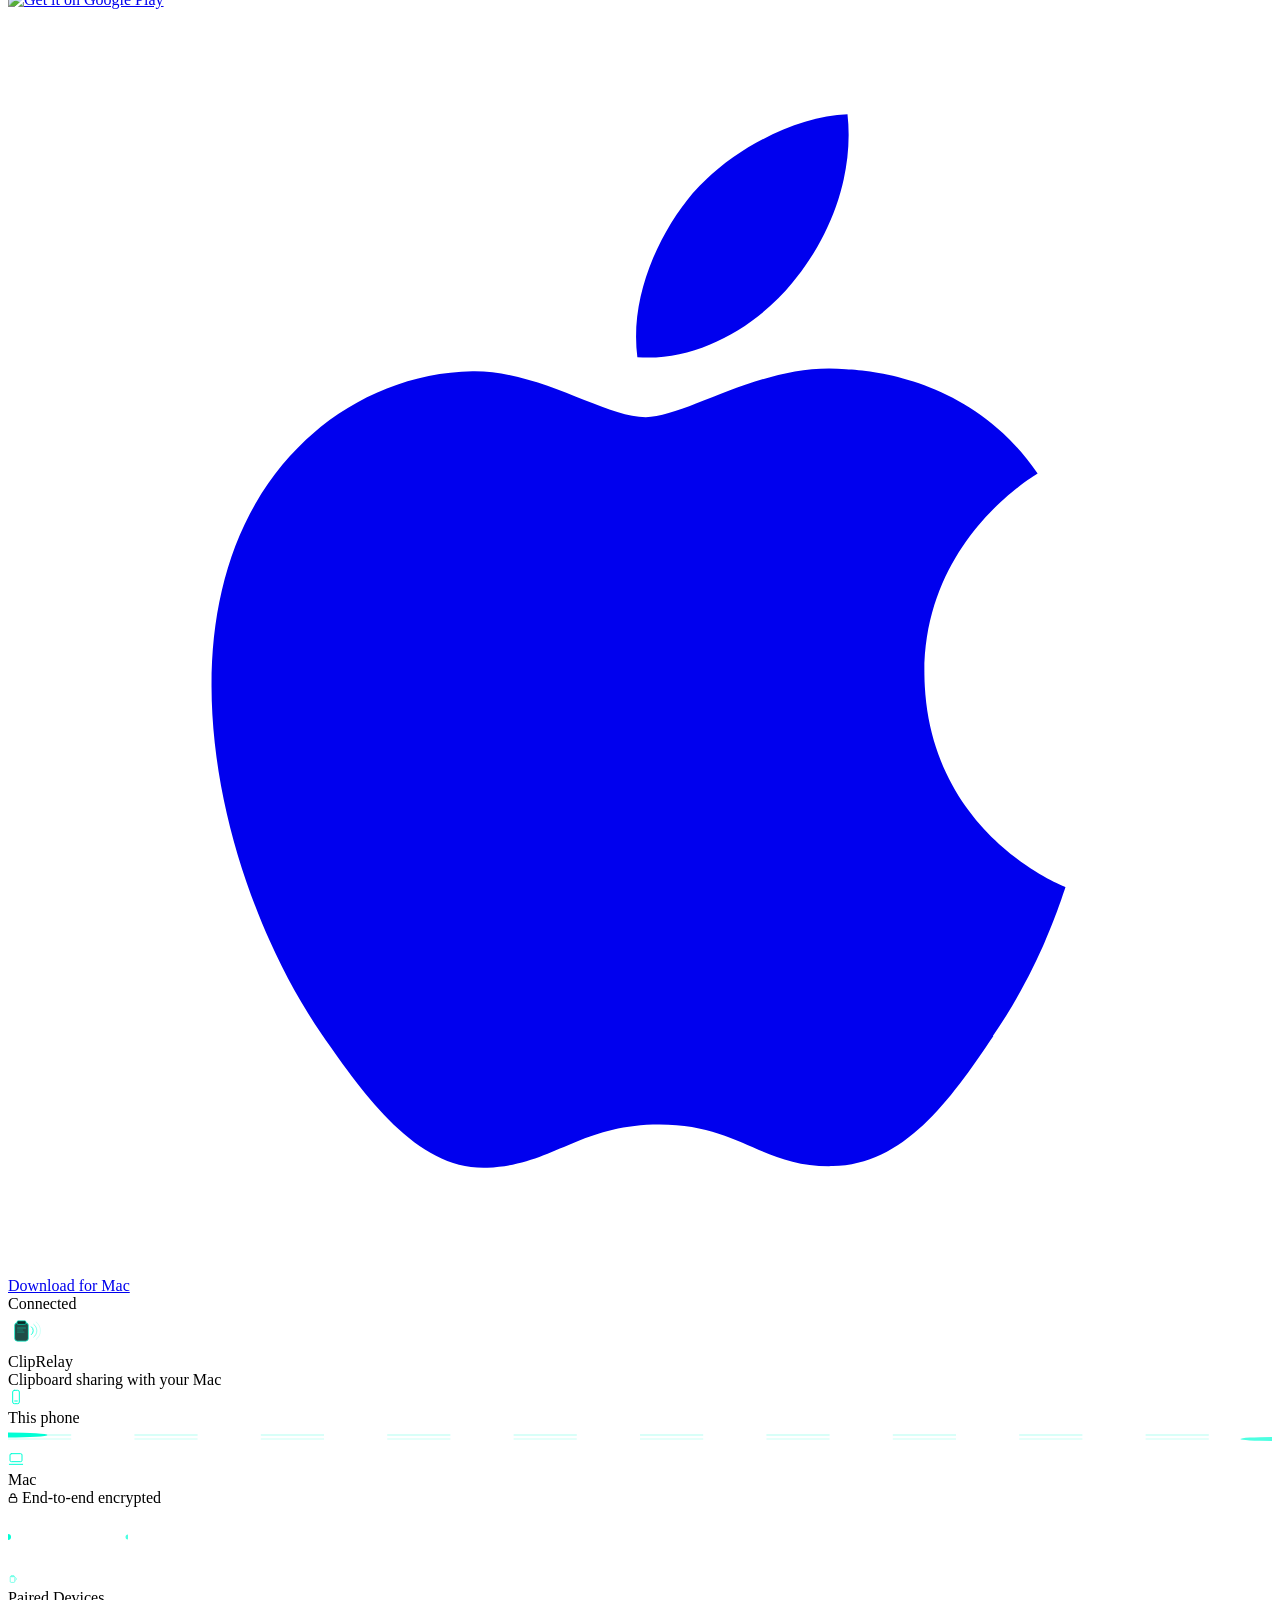
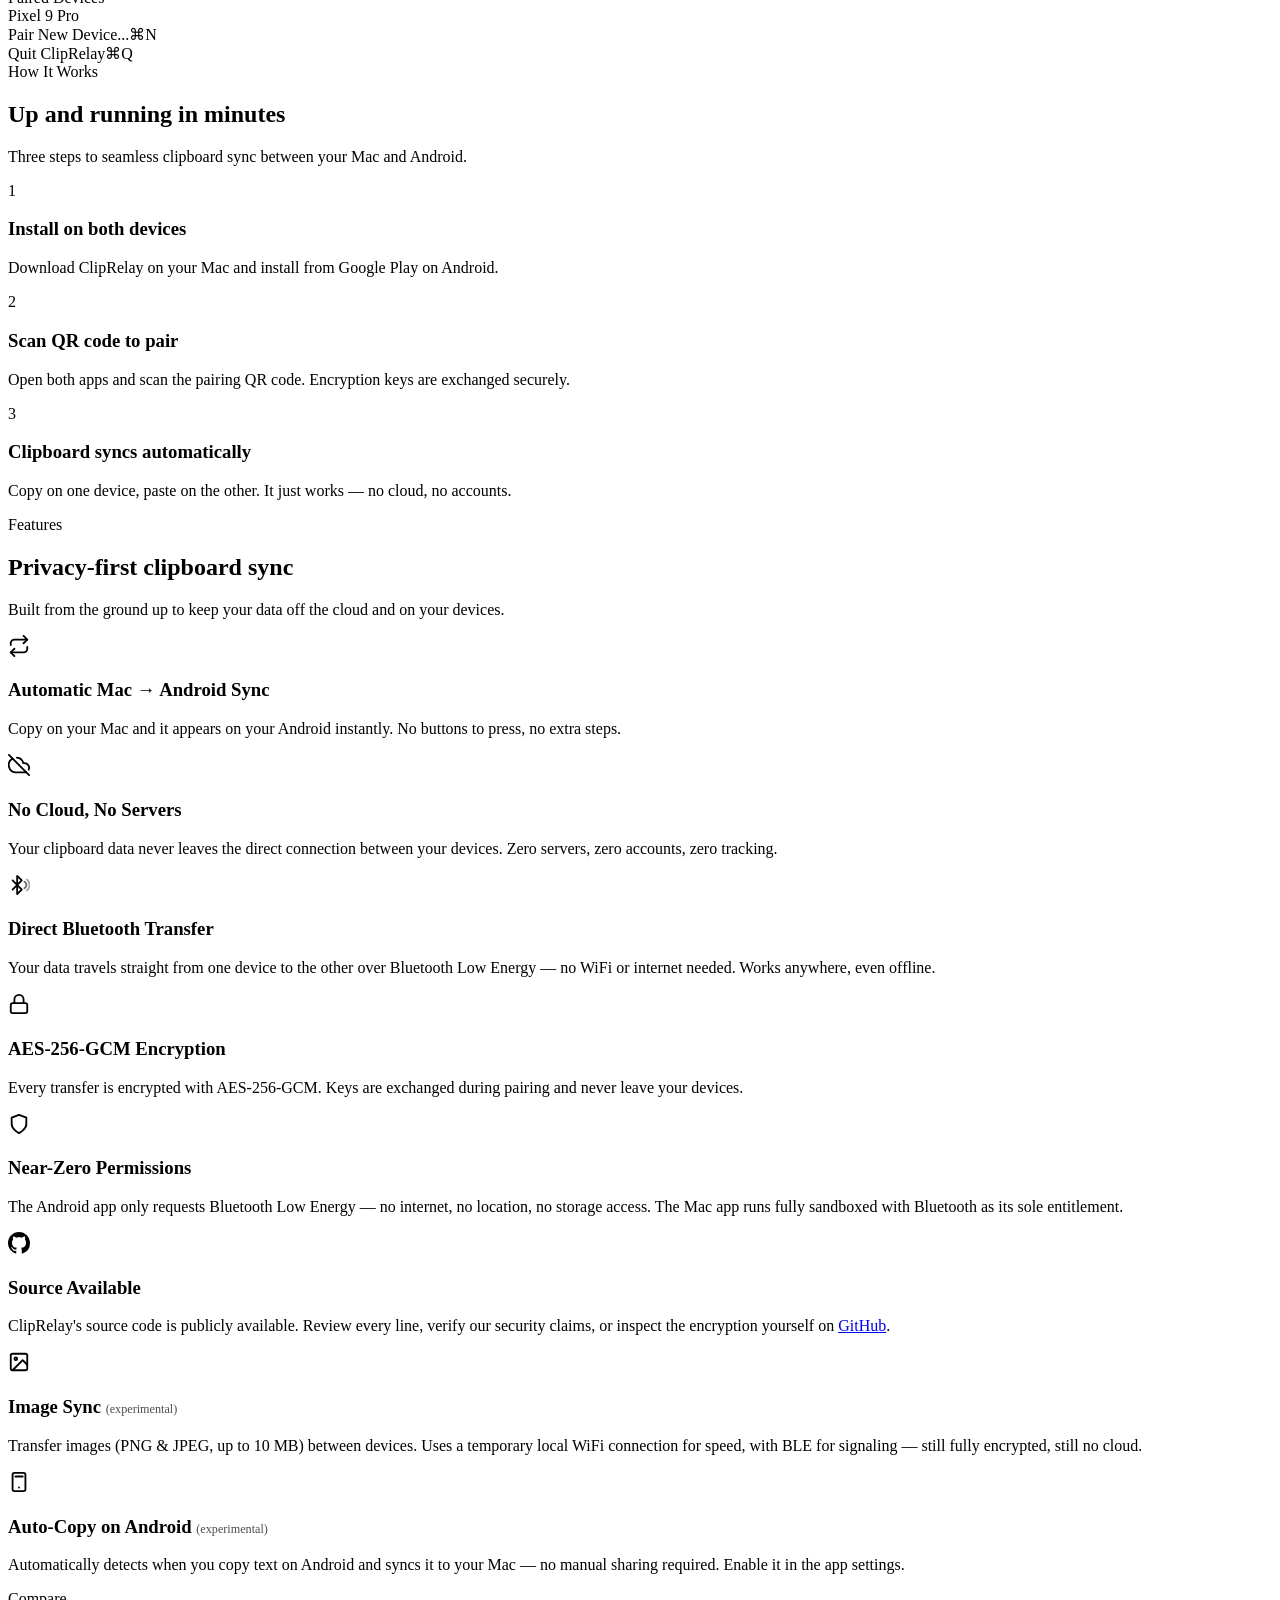
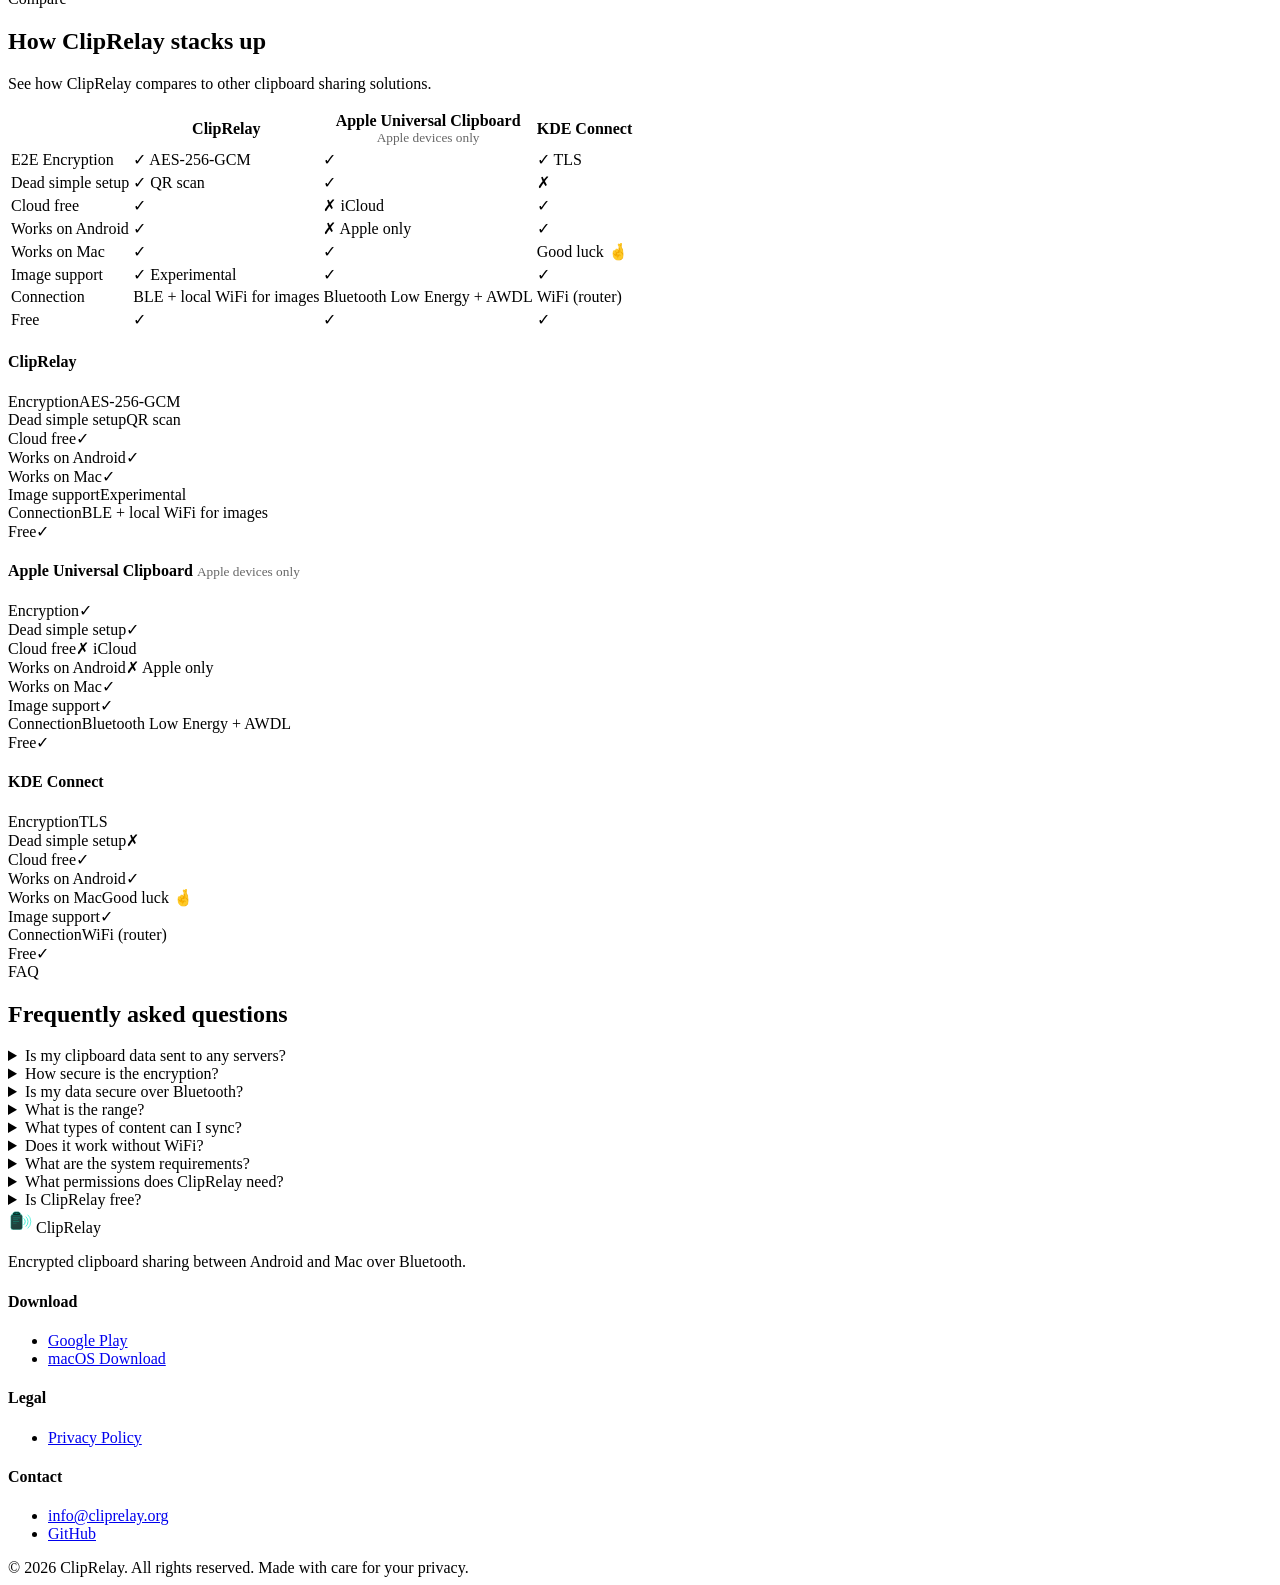
==== commit a93a4424: "website: fix asset paths on deep URLs Co-authored-by: Christian Theilemann <geekflyer@users.noreply." ====
--- a/website/index.html
+++ b/website/index.html
@@ -6,6 +6,9 @@
   <title>ClipRelay — Clipboard sharing between Android and Mac</title>
   <meta name="description" content="ClipRelay — clipboard sharing between Android and Mac. End-to-end encrypted. Bluetooth only. No cloud or servers.">
   <meta name="theme-color" content="#111820">
+
+  <!-- Ensure relative asset URLs resolve correctly on any path -->
+  <base href="/">
 
   <!-- Canonical -->
   <link rel="canonical" href="https://cliprelay.org/">
@@ -125,7 +128,7 @@
       <a href="https://play.google.com/store/apps/details?id=org.cliprelay" target="_blank" rel="noopener" class="store-badge">
         <img src="assets/google-play-badge.svg" alt="Get it on Google Play">
       </a>
-      <a href="/downloads/ClipRelay.dmg" data-download="mac" class="btn btn-outline">
+      <a href="https://github.com/geekflyer/cliprelay/releases" data-download="mac" class="btn btn-outline">
         <!-- Apple icon -->
         <svg class="btn-icon" viewBox="0 0 24 24" fill="currentColor"><path d="M18.71 19.5c-.83 1.24-1.71 2.45-3.05 2.47-1.34.03-1.77-.79-3.29-.79-1.53 0-2 .77-3.27.82-1.31.05-2.3-1.32-3.14-2.53C4.25 17 2.94 12.45 4.7 9.39c.87-1.52 2.43-2.48 4.12-2.51 1.28-.02 2.5.87 3.29.87.78 0 2.26-1.07 3.8-.91.65.03 2.47.26 3.64 1.98-.09.06-2.17 1.28-2.15 3.81.03 3.02 2.65 4.03 2.68 4.04-.03.07-.42 1.44-1.38 2.83M13 3.5c.73-.83 1.94-1.46 2.94-1.5.13 1.17-.34 2.35-1.04 3.19-.69.85-1.83 1.51-2.95 1.42-.15-1.15.41-2.35 1.05-3.11z"/></svg>
         Download for Mac
@@ -557,7 +560,7 @@
           <h4>Download</h4>
           <ul>
             <li><a href="https://play.google.com/store/apps/details?id=org.cliprelay">Google Play</a></li>
-            <li><a href="/downloads/ClipRelay.dmg" data-download="mac">macOS Download</a></li>
+            <li><a href="https://github.com/geekflyer/cliprelay/releases" data-download="mac">macOS Download</a></li>
           </ul>
         </div>
 
@@ -684,6 +687,6 @@
   </script>
 
   <script src="js/main.js"></script>
-
+  <script src="js/download.js"></script>
 </body>
 </html>
